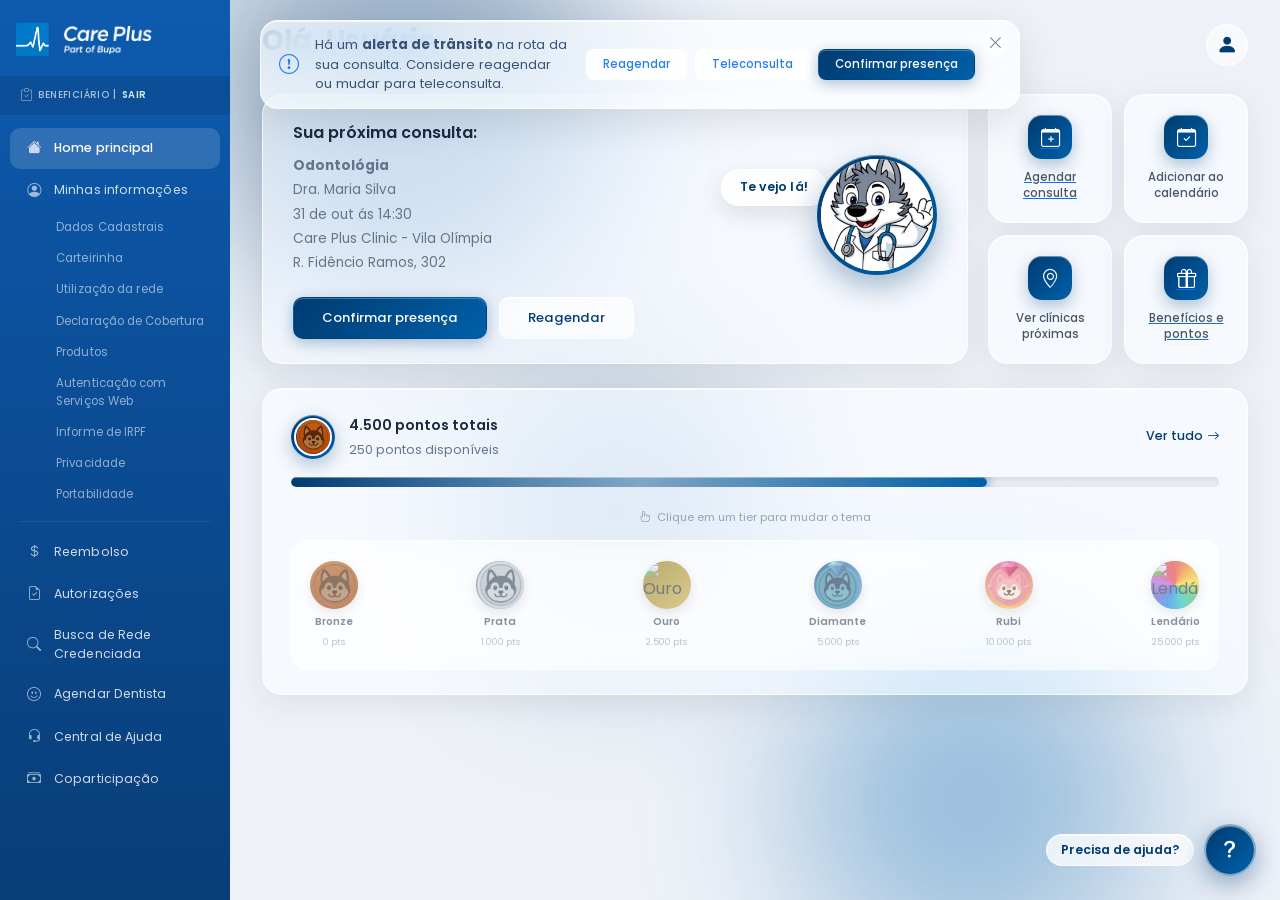
==== index.html @ ea00b852 "correçoes" ====
<!DOCTYPE html>
<html lang="pt-BR">
<head>
    <meta charset="UTF-8">
    <meta name="viewport" content="width=device-width, initial-scale=1.0">
    <title>Care Plus - Home</title>
    <link href="https://cdn.jsdelivr.net/npm/bootstrap@5.3.3/dist/css/bootstrap.min.css" rel="stylesheet">
    <link href="https://cdn.jsdelivr.net/npm/bootstrap-icons@1.11.3/font/bootstrap-icons.min.css" rel="stylesheet">
    <link href="https://fonts.googleapis.com/css2?family=Poppins:wght@300;400;500;600;700&display=swap" rel="stylesheet">
    <link rel="stylesheet" href="css/styles.css">
    <link rel="stylesheet" href="css/home.css">
</head>
<body>

<div class="bg-orbs">
    <span class="orb orb-1"></span>
    <span class="orb orb-2"></span>
    <span class="orb orb-3"></span>
</div>

<!-- notificacao do topo -->
<div class="notif" id="notif">
    <div class="notif-inner">
        <div class="notif-icon"><i class="bi bi-exclamation-circle"></i></div>
        <p class="notif-msg">Há um <strong>alerta de trânsito</strong> na rota da sua consulta. Considere reagendar ou mudar para teleconsulta.</p>
        <div class="notif-btns">
            <a href="pages/agendamento.html" class="notif-btn" style="text-decoration:none;">Reagendar</a>
            <button class="notif-btn">Teleconsulta</button>
            <button class="notif-btn primary">Confirmar presença</button>
        </div>
        <button class="notif-close" onclick="document.getElementById('notif').style.display='none'"><i class="bi bi-x-lg"></i></button>
    </div>
</div>

<div class="layout">
    <nav class="sidebar">
        <div class="sb-logo">
            <img src="assets/img/logo-icone.png" alt="" class="logo-icone">
            <img src="assets/img/logo-texto.png" alt="Care Plus" class="logo-texto">
        </div>
        <div class="sb-badge"><i class="bi bi-clipboard-check"></i> BENEFICIÁRIO | <a href="#">SAIR</a></div>
        <ul class="sb-menu">
            <li class="active"><a href="index.html"><i class="bi bi-house-fill"></i> Home principal</a></li>
            <li><a href="pages/perfil.html"><i class="bi bi-person-circle"></i> Minhas informações</a></li>
            <li class="sub"><a href="#">Dados Cadastrais</a></li>
            <li class="sub"><a href="#">Carteirinha</a></li>
            <li class="sub"><a href="#">Utilização da rede</a></li>
            <li class="sub"><a href="#">Declaração de Cobertura</a></li>
            <li class="sub"><a href="#">Produtos</a></li>
            <li class="sub"><a href="#">Autenticação com Serviços Web</a></li>
            <li class="sub"><a href="#">Informe de IRPF</a></li>
            <li class="sub"><a href="#">Privacidade</a></li>
            <li class="sub"><a href="#">Portabilidade</a></li>
            <li class="sep"></li>
            <li><a href="#"><i class="bi bi-currency-dollar"></i> Reembolso</a></li>
            <li><a href="#"><i class="bi bi-file-earmark-check"></i> Autorizações</a></li>
            <li><a href="#"><i class="bi bi-search"></i> Busca de Rede Credenciada</a></li>
            <li><a href="pages/agendamento.html"><i class="bi bi-emoji-smile"></i> Agendar Dentista</a></li>
            <li><a href="#"><i class="bi bi-headset"></i> Central de Ajuda</a></li>
            <li><a href="#"><i class="bi bi-cash-stack"></i> Coparticipação</a></li>
        </ul>
    </nav>

    <main>
        <div class="topbar">
            <h1 class="greeting">Olá, Usuário</h1>
            <div class="avatar-wrap" id="avatarWrap">
                <div class="avatar" id="avatarBtn"><i class="bi bi-person-fill"></i></div>
                <div class="avatar-dropdown" id="avatarDropdown">
                    <div class="avatar-dropdown-header">
                        <strong>Usuário</strong>
                        <small>usuario@email.com</small>
                    </div>
                    <div class="avatar-dropdown-sep"></div>
                    <a href="pages/perfil.html" class="avatar-dropdown-item"><i class="bi bi-person-circle"></i> Meu Perfil</a>
                    <a href="#" class="avatar-dropdown-item"><i class="bi bi-gear"></i> Configurações</a>
                    <a href="#" class="avatar-dropdown-item"><i class="bi bi-bell"></i> Notificações</a>
                    <div class="avatar-dropdown-sep"></div>
                    <a href="#" class="avatar-dropdown-item avatar-dropdown-logout"><i class="bi bi-box-arrow-right"></i> Sair</a>
                </div>
            </div>
        </div>

        <div class="grid">
            <div class="card-consulta">
                <div class="consulta-topo">
                    <div>
                        <h3>Sua próxima consulta:</h3>
                        <p><strong>Odontológia</strong></p>
                        <p>Dra. Maria Silva</p>
                        <p>31 de out ás 14:30</p>
                        <p>Care Plus Clinic - Vila Olímpia</p>
                        <p>R. Fidêncio Ramos, 302</p>
                    </div>
                    <div class="mascote">
                        <div class="balao">Te vejo lá!</div>
                        <div class="mascote-img"><img src="assets/img/mascote.gif" alt="Mascote"></div>
                    </div>
                </div>
                <div class="consulta-btns">
                    <button class="btn-azul" id="btnConfirm">Confirmar presença</button>
                    <a href="pages/agendamento.html" class="btn-outline" style="text-decoration:none; text-align:center;">Reagendar</a>
                </div>
            </div>

            <div class="acoes">
                <a href="pages/agendamento.html" class="acao"><i class="bi bi-calendar-plus"></i><span>Agendar consulta</span></a>
                <div class="acao"><i class="bi bi-calendar-check"></i><span>Adicionar ao calendário</span></div>
                <div class="acao"><i class="bi bi-geo-alt"></i><span>Ver clínicas próximas</span></div>
                <a href="pages/pontos.html" class="acao"><i class="bi bi-gift"></i><span>Benefícios e pontos</span></a>
            </div>
        </div>

        <div class="card-pontos">
            <div class="pontos-topo">
                <div class="pontos-info">
                    <div class="pontos-mascote"><img id="tierAtualImg" src="assets/img/tiers/tier1.png" alt="Tier atual"></div>
                    <div><b>4.500 pontos totais</b><br><small>250 pontos disponíveis</small></div>
                </div>
                <a href="pages/pontos.html" class="ver-tudo">Ver tudo <i class="bi bi-arrow-right"></i></a>
            </div>
            <div class="barra"><div class="barra-fill" style="width:75%"></div></div>
            <p class="tiers-hint"><i class="bi bi-hand-index"></i> Clique em um tier para mudar o tema</p>
            <div class="tiers">
                <div class="tier ativo" data-tier="1" data-cor="#b05a1a" data-cor2="#e08a40" data-bg="#faf6f2">
                    <div class="tier-img"><img src="assets/img/tiers/tier1.png" alt="Bronze"></div>
                    <b>Bronze</b><small>0 pts</small>
                </div>
                <div class="tier ativo" data-tier="2" data-cor="#556270" data-cor2="#8395a7" data-bg="#f2f3f5">
                    <div class="tier-img"><img src="assets/img/tiers/tier2.png" alt="Prata"></div>
                    <b>Prata</b><small>1.000 pts</small>
                </div>
                <div class="tier ativo" data-tier="3" data-cor="#9a7d0a" data-cor2="#d4af37" data-bg="#faf8f0">
                    <div class="tier-img"><img src="assets/img/tiers/tier3.png" alt="Ouro"></div>
                    <b>Ouro</b><small>2.500 pts</small>
                </div>
                <div class="tier ativo" data-tier="4" data-cor="#0d47a1" data-cor2="#42a5f5" data-bg="#f0f5fb">
                    <div class="tier-img"><img src="assets/img/tiers/tier4.png" alt="Diamante"></div>
                    <b>Diamante</b><small>5.000 pts</small>
                </div>
                <div class="tier ativo" data-tier="5" data-cor="#9b1050" data-cor2="#e84393" data-bg="#fdf2f6">
                    <div class="tier-img"><img src="assets/img/tiers/tier5.png" alt="Rubi"></div>
                    <b>Rubi</b><small>10.000 pts</small>
                </div>
                <div class="tier ativo" data-tier="6" data-cor="#5b21b6" data-cor2="#a78bfa" data-bg="#f6f2fd">
                    <div class="tier-img"><img src="assets/img/tiers/tier6.png" alt="Lendário"></div>
                    <b>Lendário</b><small>25.000 pts</small>
                </div>
            </div>
        </div>
    </main>
</div>

<!-- modal de presenca confirmada -->
<div class="modal-glass confirm-modal" id="confirmModal" aria-hidden="true">
    <div class="modal-glass-backdrop"></div>
    <div class="modal-glass-card" role="dialog" aria-live="polite">
        <div class="modal-glass-spinner confirm-spinner">
            <svg viewBox="0 0 52 52" class="modal-glass-check-svg">
                <circle class="modal-glass-check-circle" cx="26" cy="26" r="23" fill="none"/>
                <path class="modal-glass-check-path" fill="none" d="M14 27 L23 36 L39 18"/>
            </svg>
        </div>
        <h4 class="modal-glass-title confirm-title">Presença confirmada</h4>
        <p class="modal-glass-sub">Te vejo lá!</p>
    </div>
</div>

<div class="fab" id="helpFab">
    <span>Precisa de ajuda?</span>
    <div class="fab-icon"><i class="bi bi-question-lg"></i></div>
</div>

<script src="https://cdn.jsdelivr.net/npm/bootstrap@5.3.3/dist/js/bootstrap.bundle.min.js"></script>
<script src="js/shared.js"></script>
<script src="js/script.js"></script>
</body>
</html>
---- css/styles.css ----
@import url('https://fonts.googleapis.com/css2?family=Poppins:wght@300;400;500;600;700&display=swap');

:root {
    --cor: #003B71;
    --cor2: #0060a9;
    --rainbow: linear-gradient(90deg, #ff3b3b, #ff9500, #ffd60a, #34c759, #0a84ff, #bf5af2, #ff375f);
    --rainbow-full: linear-gradient(90deg, #ff3b3b, #ff9500, #ffd60a, #34c759, #00c7be, #0a84ff, #5e5ce6, #bf5af2, #ff375f, #ff3b3b);
    --rainbow-conic: conic-gradient(from 0deg, #ff3b3b, #ff9500, #ffd60a, #34c759, #00c7be, #0a84ff, #5e5ce6, #bf5af2, #ff375f, #ff3b3b);
}
@keyframes spin360 { to { transform: rotate(360deg); } }
* { margin: 0; padding: 0; box-sizing: border-box; }
body {
    font-family: 'Poppins', sans-serif; background: #eef2f8; color: #2d3748;
    transition: background .5s; -webkit-font-smoothing: antialiased;
}

/* notificacao do topo */
.notif {
    position: fixed; top: 20px; left: 50%; transform: translateX(-50%);
    z-index: 999; max-width: 760px !important; width: calc(100% - 40px) !important;
    animation: notifSlide .4s ease-out;
}
@keyframes notifSlide { from { opacity: 0; top: -20px; } to { opacity: 1; top: 20px; } }
.notif-inner {
    display: flex; align-items: center;
    background: rgba(255,255,255,.7); border: 1px solid rgba(255,255,255,.7); border-radius: 18px;
    padding: 14px 44px 14px 18px; gap: 16px; position: relative;
    box-shadow: 0 12px 40px rgba(15,23,42,.12), inset 0 1px 0 rgba(255,255,255,.8);
    backdrop-filter: blur(20px) saturate(180%); -webkit-backdrop-filter: blur(20px) saturate(180%);
}
.notif-icon { color: #2b7de9; font-size: 1.25rem; flex-shrink: 0; }
.notif-msg { flex: 1; font-size: .82rem; color: #3a5275; line-height: 1.5; margin: 0; min-width: 0; }
.notif-btns { display: flex; gap: 8px; flex-shrink: 0; flex-wrap: nowrap; }
.notif-btn {
    background: rgba(255,255,255,.7); border: 1px solid rgba(255,255,255,.8); color: #2b7de9;
    font-size: .72rem; font-weight: 500; padding: 6px 16px;
    border-radius: 8px; cursor: pointer; transition: all .2s;
    font-family: inherit; white-space: nowrap;
    box-shadow: inset 0 1px 0 rgba(255,255,255,.8);
    backdrop-filter: blur(10px);
}
.notif-btn:hover { background: rgba(255,255,255,.95); transform: translateY(-1px); }
.notif-btn.primary, .notif-btn.primary:hover {
    background: linear-gradient(135deg, var(--cor), var(--cor2));
    border: 1px solid transparent; color: #fff;
    box-shadow: 0 4px 14px rgba(0,59,113,.3), inset 0 1px 0 rgba(255,255,255,.25);
}
.notif-btn.primary:hover { filter: brightness(1.1); }
.notif-close {
    position: absolute; top: 10px; right: 12px;
    width: 24px; height: 24px; border-radius: 50%;
    display: flex; align-items: center; justify-content: center;
    background: rgba(255,255,255,.6); border: 1px solid rgba(255,255,255,.7);
    color: #64748b; font-size: .9rem; cursor: pointer; transition: all .2s; line-height: 1;
}
.notif-close:hover { background: rgba(255,255,255,.9); color: #1e293b; }

/* layout geral */
.layout { display: flex; min-height: 100vh; position: relative; z-index: 1; }

/* menu da esquerda */
.sidebar {
    width: 230px; background: linear-gradient(180deg, #0d5baf 0%, #093d78 100%);
    color: #fff; flex-shrink: 0; overflow-y: auto;
    font-family: 'Poppins', sans-serif;
}
.sb-logo { display: flex; align-items: center; gap: 10px; padding: 22px 16px 18px; }
.logo-icone { width: 36px; height: 36px; border-radius: 4px; flex-shrink: 0; }
.logo-texto { height: 28px; width: auto; }
.sb-badge {
    padding: 10px 20px; font-size: .6rem; color: rgba(255,255,255,.65);
    background: rgba(0,0,0,.1); letter-spacing: .4px;
    display: flex; align-items: center; gap: 6px;
    text-transform: uppercase; font-weight: 500;
}
.sb-badge a { color: rgba(255,255,255,.85); text-decoration: none; font-weight: 600; }
.sb-badge a:hover { color: #fff; text-decoration: underline; }
.sb-badge i { font-size: .78rem; opacity: .7; }
.sb-menu { list-style: none; padding: 12px 0 24px; }
.sb-menu li a {
    display: flex; align-items: center; gap: 10px;
    padding: 10px 14px; margin: 1px 10px; border-radius: 10px;
    color: rgba(255,255,255,.8); text-decoration: none;
    font-size: .78rem; font-weight: 400; transition: all .2s;
    letter-spacing: .1px;
}
.sb-menu li a:hover { background: rgba(255,255,255,.1); color: #fff; }
.sb-menu li.active a {
    background: rgba(255,255,255,.15); color: #fff;
    font-weight: 500; backdrop-filter: blur(6px);
}
.sb-menu li a i { font-size: .88rem; width: 20px; text-align: center; flex-shrink: 0; opacity: .75; }
.sb-menu li.sub a {
    padding: 7px 14px 7px 46px; margin: 0 10px;
    font-size: .72rem; color: rgba(255,255,255,.55); border-radius: 8px;
}
.sb-menu li.sub a:hover { color: rgba(255,255,255,.9); background: rgba(255,255,255,.07); }
.sb-menu li.sep { height: 1px; background: rgba(255,255,255,.08); margin: 10px 20px; }

/* barra de cima e saudacao */
.topbar { display: flex; justify-content: space-between; align-items: center; margin-bottom: 28px; }
.greeting {
    font-size: 1.75rem; font-weight: 700;
    background: linear-gradient(135deg, var(--cor), var(--cor2));
    -webkit-background-clip: text; background-clip: text;
    color: transparent; letter-spacing: -.5px; transition: color .4s;
}

/* avatar e menuzinho do perfil */
.avatar-wrap { position: relative; }
.avatar {
    width: 42px; height: 42px;
    background: rgba(255,255,255,.55); backdrop-filter: blur(10px);
    border: 1px solid rgba(255,255,255,.7); border-radius: 50%;
    display: flex; align-items: center; justify-content: center;
    color: var(--cor); font-size: 1.3rem;
    cursor: pointer; transition: all .2s;
    box-shadow: inset 0 1px 0 rgba(255,255,255,.8);
}
.avatar:hover { background: rgba(255,255,255,.75); transform: scale(1.08); }
.avatar-dropdown {
    position: absolute; top: calc(100% + 10px); right: 0; min-width: 200px;
    background: rgba(255,255,255,.75);
    backdrop-filter: blur(20px) saturate(180%); -webkit-backdrop-filter: blur(20px) saturate(180%);
    border: 1px solid rgba(255,255,255,.7); border-radius: 14px;
    box-shadow: 0 12px 40px rgba(15,23,42,.18), inset 0 1px 0 rgba(255,255,255,.8);
    padding: 8px 0; z-index: 100;
    opacity: 0; pointer-events: none; transform: translateY(-8px) scale(.96);
    transition: opacity .2s ease, transform .2s ease;
}
.avatar-dropdown.show { opacity: 1; pointer-events: auto; transform: translateY(0) scale(1); }
.avatar-dropdown-header { padding: 10px 16px 6px; }
.avatar-dropdown-header strong { display: block; font-size: .85rem; color: #1e293b; }
.avatar-dropdown-header small { font-size: .72rem; color: #64748b; }
.avatar-dropdown-sep { height: 1px; background: rgba(15,23,42,.08); margin: 4px 12px; }
.avatar-dropdown-item {
    display: flex; align-items: center; gap: 10px; padding: 9px 16px;
    font-size: .82rem; color: #334155; text-decoration: none; font-weight: 500; transition: all .15s;
}
.avatar-dropdown-item i { font-size: .95rem; width: 18px; text-align: center; color: #64748b; }
.avatar-dropdown-item:hover { background: rgba(255,255,255,.6); color: var(--cor); }
.avatar-dropdown-item:hover i { color: var(--cor); }
.avatar-dropdown-logout { color: #dc2626; }
.avatar-dropdown-logout i { color: #dc2626; }
.avatar-dropdown-logout:hover { background: #fef2f2; color: #dc2626; }
.avatar-dropdown-logout:hover i { color: #dc2626; }

/* area principal */
main { flex: 1; padding: 24px 32px 30px; }

/* grade dos cards */
.grid { display: grid; grid-template-columns: 1fr 260px; gap: 20px; margin-bottom: 24px; }

/* card da consulta */
.card-consulta {
    background: #fff; border-radius: 16px; padding: 28px 30px 24px;
    box-shadow: 0 1px 3px rgba(0,0,0,.04), 0 4px 16px rgba(0,0,0,.03);
    border: 1px solid #edf0f5; transition: border-color .4s;
}
.consulta-topo { display: flex; justify-content: space-between; gap: 14px; }
.consulta-topo h3 { font-size: 1rem; font-weight: 600; color: #1a2a3f; margin-bottom: 12px; }
.consulta-topo p { font-size: .84rem; color: #64748b; line-height: 1.8; margin: 0; }
.mascote { position: relative; flex-shrink: 0; align-self: flex-end; }
.balao {
    position: absolute; right: 110px; top: 14px;
    background: linear-gradient(135deg, var(--cor), var(--cor2));
    border: none; border-radius: 18px;
    padding: 8px 18px; font-size: .78rem; font-weight: 500;
    color: #fff; white-space: nowrap;
    box-shadow: 0 4px 14px rgba(0,59,113,.2);
    letter-spacing: .2px;
    animation: balaoFloat 3s ease-in-out infinite;
}
.balao::after {
    content: ''; position: absolute; right: -6px; top: 50%;
    transform: translateY(-50%); border-left: 7px solid var(--cor2);
    border-top: 5px solid transparent; border-bottom: 5px solid transparent;
}
.balao::before { display: none; }
@keyframes balaoFloat {
    0%, 100% { transform: translateY(0); }
    50% { transform: translateY(-4px); }
}
.mascote-img {
    width: 120px; height: 120px; border-radius: 50%; background: #fff;
    border: 3px solid var(--cor); overflow: hidden; box-shadow: 0 4px 16px rgba(0,59,113,.15);
}
.mascote-img img { width: 100%; height: 100%; object-fit: cover; display: block; object-position: center 20%; }
.consulta-btns { display: flex; gap: 12px; margin-top: 22px; }
.btn-azul, .btn-outline {
    border-radius: 10px; padding: 10px 28px; font-size: .82rem;
    font-weight: 500; cursor: pointer; transition: all .2s;
    font-family: inherit;
}
.btn-azul { background: var(--cor); color: #fff; border: none; }
.btn-azul:hover { opacity: .88; }
.btn-outline { background: transparent; color: var(--cor); border: 1.5px solid #c7d5e6; }
.btn-outline:hover { background: #f0f5fb; border-color: var(--cor); }

/* botoes de acoes rapidas */
.acoes { display: grid; grid-template-columns: 1fr 1fr; gap: 12px; }
.acao {
    background: #fff; border-radius: 14px; padding: 20px 14px;
    display: flex; flex-direction: column; align-items: center;
    justify-content: center; text-align: center;
    cursor: pointer; box-shadow: 0 1px 3px rgba(0,0,0,.04), 0 4px 12px rgba(0,0,0,.03);
    border: 1px solid #edf0f5; transition: all .25s;
}
.acao:hover { border-color: var(--cor); transform: translateY(-2px); box-shadow: 0 4px 16px rgba(0,59,113,.1); }
.acao i { font-size: 1.5rem; margin-bottom: 8px; color: var(--cor); }
.acao span { font-size: .72rem; font-weight: 500; color: #475569; line-height: 1.4; }

/* card dos pontos */
.card-pontos {
    background: #fff; border-radius: 16px; padding: 24px 28px;
    box-shadow: 0 1px 3px rgba(0,0,0,.04), 0 4px 16px rgba(0,0,0,.03);
    border: 1px solid #edf0f5; transition: border-color .4s;
}
.pontos-topo { display: flex; justify-content: space-between; align-items: center; margin-bottom: 16px; }
.pontos-info { display: flex; align-items: center; gap: 14px; }
.pontos-info b { font-size: .88rem; font-weight: 600; color: #1a2a3f; }
.pontos-info small { color: #64748b; font-size: .78rem; }
.pontos-mascote {
    width: 44px; height: 44px; border-radius: 50%;
    background: linear-gradient(145deg,var(--cor),var(--cor2));
    display: flex; align-items: center; justify-content: center;
    overflow: hidden; box-shadow: 0 2px 8px rgba(0,0,0,.1); transition: background .4s;
}
.pontos-mascote img { width: 100%; height: 100%; object-fit: cover; border-radius: 50%; }
.ver-tudo {
    color: var(--cor); text-decoration: none; font-size: .78rem;
    font-weight: 500; display: flex; align-items: center; gap: 4px; transition: gap .2s;
}
.ver-tudo:hover { gap: 8px; }
.barra { height: 6px; background: #edf0f5; border-radius: 6px; overflow: hidden; margin-bottom: 22px; }
.barra-fill { height: 100%; border-radius: 6px; background: linear-gradient(90deg,var(--cor),var(--cor2)); transition: background .4s, width .8s; }

/* tiers (bronze, prata, ouro...) */
.tiers-hint { font-size: .7rem; color: #94a3b8; text-align: center; margin-bottom: 14px; }
.tiers-hint i { font-size: .68rem; margin-right: 4px; }
.tiers { display: flex; justify-content: space-between; gap: 6px; }
.tier {
    display: flex; flex-direction: column; align-items: center;
    gap: 5px; opacity: .3; filter: grayscale(1); cursor: pointer; transition: all .3s;
}
.tier.ativo { opacity: 1; filter: none; }
.tier.atual .tier-img { box-shadow: 0 0 0 2.5px var(--cor); transform: scale(1.08); }
.tier.atual b { color: var(--cor); }
.tier-img {
    width: 46px; height: 46px; border-radius: 50%;
    display: flex; align-items: center; justify-content: center;
    overflow: hidden; box-shadow: 0 2px 8px rgba(0,0,0,.1); transition: transform .2s, box-shadow .3s;
}
.tier[data-tier="1"] .tier-img { background: linear-gradient(135deg, #b05a1a, #e08a40); }
.tier[data-tier="2"] .tier-img { background: linear-gradient(135deg, #556270, #8395a7); }
.tier[data-tier="3"] .tier-img { background: linear-gradient(135deg, #9a7d0a, #d4af37); }
.tier[data-tier="4"] .tier-img { background: linear-gradient(135deg, #0d47a1, #42a5f5); }
.tier[data-tier="5"] .tier-img { background: conic-gradient(from 0deg, #e84393, #fbbf24, #e84393); }
.tier[data-tier="6"] .tier-img { background: var(--rainbow-conic); }
.tier.ativo:hover .tier-img { transform: scale(1.1); }
.tier-img img { width: 100%; height: 100%; object-fit: cover; }
.tier b { font-size: .65rem; font-weight: 600; color: #475569; }
.tier small { font-size: .58rem; color: #94a3b8; }

/* tier lendario (arco-iris) */
.tier[data-tier="6"].ativo .tier-img {
    background: var(--rainbow-conic) !important;
}
.tier[data-tier="6"].atual .tier-img {
    box-shadow: 0 0 0 2.5px #a78bfa, 0 0 16px rgba(167,139,250,.4);
}
.tier[data-tier="6"].atual b {
    background: var(--rainbow);
    -webkit-background-clip: text; -webkit-text-fill-color: transparent;
    background-clip: text; background-size: 200% auto;
    animation: rainbowShift 3s linear infinite;
}

/* bolinhas borradas de fundo */
.bg-orbs { position: fixed; inset: 0; overflow: hidden; z-index: 0; pointer-events: none; }
.orb { position: absolute; border-radius: 50%; filter: blur(80px); opacity: .35; transition: background 1s; }
.orb-1 { width: 420px; height: 420px; top: -120px; left: 15%; background: var(--cor); animation: orbFloat1 18s ease-in-out infinite; }
.orb-2 { width: 360px; height: 360px; bottom: -80px; right: 10%; background: var(--cor2); animation: orbFloat2 22s ease-in-out infinite; }
.orb-3 { width: 300px; height: 300px; top: 40%; right: 40%; background: var(--cor); opacity: .2; animation: orbFloat1 26s ease-in-out infinite reverse; }
@keyframes orbFloat1 { 50% { transform: translate(60px, 80px) scale(1.1); } }
@keyframes orbFloat2 { 50% { transform: translate(-80px, -60px) scale(1.15); } }

/* card de vidro (usado em varias telas) */
.glass-card {
    background: rgba(255,255,255,.55);
    backdrop-filter: blur(20px) saturate(180%); -webkit-backdrop-filter: blur(20px) saturate(180%);
    border: 1px solid rgba(255,255,255,.7); border-radius: 20px;
    box-shadow: 0 8px 32px rgba(15,23,42,.08), inset 0 1px 0 rgba(255,255,255,.7);
    transition: transform .3s, box-shadow .3s;
}
.glass-card:hover {
    transform: translateY(-2px);
    box-shadow: 0 14px 40px rgba(15,23,42,.12), inset 0 1px 0 rgba(255,255,255,.7);
}

/* botao redondo de ajuda (canto direito) */
.fab {
    position: fixed; bottom: 24px; right: 24px;
    display: flex; align-items: center; gap: 10px;
    cursor: pointer; z-index: 90; transition: transform .2s;
}
.fab:hover { transform: scale(1.04); }
.fab span {
    font-size: .78rem; font-weight: 600; color: var(--cor);
    background: rgba(255,255,255,.75); backdrop-filter: blur(10px);
    padding: 6px 14px; border-radius: 999px;
    border: 1px solid rgba(255,255,255,.7);
    box-shadow: inset 0 1px 0 rgba(255,255,255,.8);
}
.fab-icon {
    width: 52px; height: 52px; border-radius: 50%;
    background: linear-gradient(135deg, var(--cor), var(--cor2));
    display: flex; align-items: center; justify-content: center;
    box-shadow: 0 8px 24px rgba(0,59,113,.4), inset 0 1px 0 rgba(255,255,255,.3);
    overflow: hidden; border: 2px solid rgba(255,255,255,.5);
    position: relative; animation: fabBob 4s ease-in-out infinite;
}
.fab-icon::after {
    content: ''; position: absolute; inset: -4px;
    background: linear-gradient(135deg, var(--cor), var(--cor2));
    border-radius: 50%; z-index: -1; opacity: .4; filter: blur(12px);
}
@keyframes fabBob { 50% { transform: translateY(-6px); } }
.fab-icon img { width: 34px; height: 34px; }
.fab-icon i { color: #fff; font-size: 1.4rem; }

/* barra de rolagem do menu */
.sidebar::-webkit-scrollbar { width: 3px; }
.sidebar::-webkit-scrollbar-thumb { background: rgba(255,255,255,.12); border-radius: 3px; }

/* modal de vidro (usado em varias telas) */
.modal-glass {
    position: fixed; inset: 0;
    display: flex; align-items: center; justify-content: center;
    z-index: 10000;
    opacity: 0; pointer-events: none;
    transition: opacity .3s ease;
}
.modal-glass.show { opacity: 1; pointer-events: auto; }
.modal-glass-backdrop {
    position: absolute; inset: 0;
    background: rgba(15,23,42,.25);
    backdrop-filter: blur(14px) saturate(140%);
    -webkit-backdrop-filter: blur(14px) saturate(140%);
}
.modal-glass-card {
    position: relative;
    min-width: 300px; max-width: 90vw;
    padding: 32px 40px 28px;
    background: rgba(255,255,255,.55);
    backdrop-filter: blur(30px) saturate(200%);
    -webkit-backdrop-filter: blur(30px) saturate(200%);
    border: 1px solid rgba(255,255,255,.75);
    border-radius: 26px;
    box-shadow: 0 20px 60px rgba(15,23,42,.25), inset 0 1px 0 rgba(255,255,255,.9);
    text-align: center;
    transform: scale(.85) translateY(10px);
    opacity: 0;
    transition: transform .45s cubic-bezier(.34,1.56,.64,1), opacity .3s ease;
}
.modal-glass.show .modal-glass-card {
    transform: scale(1) translateY(0);
    opacity: 1;
}
.modal-glass-spinner {
    width: 68px; height: 68px;
    margin: 0 auto 16px;
    border-radius: 50%;
    background: linear-gradient(135deg, #16a34a, #22c55e);
    display: flex; align-items: center; justify-content: center;
    box-shadow: 0 10px 28px rgba(22,163,74,.45), inset 0 1px 0 rgba(255,255,255,.4);
    position: relative;
    opacity: 0;
    transform: scale(.2) rotate(-180deg);
}
.modal-glass.show .modal-glass-spinner {
    animation: modalSpinnerIn .9s cubic-bezier(.34,1.56,.64,1) forwards;
}
@keyframes modalSpinnerIn {
    0%   { opacity: 0; transform: scale(.2) rotate(-270deg); }
    60%  { opacity: 1; transform: scale(1.15) rotate(20deg); }
    80%  { transform: scale(.95) rotate(-5deg); }
    100% { opacity: 1; transform: scale(1) rotate(0); }
}
.modal-glass-spinner::before {
    content: ''; position: absolute; inset: -6px;
    border-radius: 50%;
    border: 2.5px solid transparent;
    border-top-color: rgba(34,197,94,.85);
    border-right-color: rgba(34,197,94,.5);
    opacity: 0;
}
.modal-glass.show .modal-glass-spinner::before {
    animation: modalRingFade .3s .7s ease-out forwards, modalSpin .8s .7s linear;
}
.modal-glass-spinner::after {
    content: ''; position: absolute; inset: -14px;
    border-radius: 50%;
    background: radial-gradient(circle, rgba(34,197,94,.3), transparent 65%);
    filter: blur(8px); z-index: -1;
    opacity: 0;
}
.modal-glass.show .modal-glass-spinner::after {
    animation: modalGlow 1.6s .5s ease-in-out infinite;
}
@keyframes modalSpin { to { transform: rotate(360deg); } }
@keyframes modalRingFade { 0% { opacity: 0; } 50% { opacity: 1; } 100% { opacity: 0; } }
@keyframes modalGlow { 0%,100% { opacity: .5; transform: scale(1); } 50% { opacity: .9; transform: scale(1.15); } }
.modal-glass-title {
    font-size: 1.15rem; font-weight: 700;
    margin: 0 0 4px;
    background: linear-gradient(135deg, #15803d, #16a34a);
    -webkit-background-clip: text; background-clip: text;
    color: transparent; letter-spacing: -.3px;
}
.modal-glass-sub {
    font-size: .82rem; color: #64748b; margin: 0; font-weight: 500;
}
.modal-glass-check-svg {
    width: 40px; height: 40px; position: relative; z-index: 1;
}
.modal-glass-check-circle {
    stroke: rgba(255,255,255,.35); stroke-width: 2.5;
    stroke-dasharray: 166; stroke-dashoffset: 166;
    transform-origin: 26px 26px;
}
.modal-glass.show .modal-glass-check-circle {
    animation: modalCircleDraw .5s .7s cubic-bezier(.65,0,.45,1) forwards;
}
.modal-glass-check-path {
    stroke: #fff; stroke-width: 4;
    stroke-linecap: round; stroke-linejoin: round;
    stroke-dasharray: 48; stroke-dashoffset: 48;
    filter: drop-shadow(0 1px 2px rgba(0,0,0,.15));
}
.modal-glass.show .modal-glass-check-path {
    animation: modalCheckDraw .45s 1.05s cubic-bezier(.65,0,.45,1) forwards;
}
@keyframes modalCircleDraw { to { stroke-dashoffset: 0; } }
@keyframes modalCheckDraw { to { stroke-dashoffset: 0; } }

/* mobile - quando a tela e pequena */
@media(max-width:1024px) {
    .grid { grid-template-columns: 1fr 220px; }
    main { padding: 24px 28px; }
}
@media(max-width:860px) {
    .grid { grid-template-columns: 1fr; }
    .acoes { grid-template-columns: repeat(4,1fr); }
}
@media(max-width:768px) {
    .sidebar { display: none; }
    .notif-btns { flex-wrap: wrap; }
    .notif-inner { flex-wrap: wrap; }
    main { padding: 18px 16px; }
    .greeting { font-size: 1.4rem; }
    .mascote { display: none; }
    .acoes { grid-template-columns: 1fr 1fr; }
}
---- css/home.css ----
/* estilos da pagina inicial */

@media (max-width: 900px) {
    .notif-inner { flex-wrap: wrap !important; padding: 14px 40px 14px 16px !important; }
    .notif-btns { width: 100%; flex-wrap: wrap !important; }
}

@keyframes spin360 { to { transform: rotate(360deg); } }

/* card de vidro da consulta */
.card-consulta, .acao, .card-pontos {
    background: rgba(255,255,255,.55) !important;
    backdrop-filter: blur(20px) saturate(180%); -webkit-backdrop-filter: blur(20px) saturate(180%);
    border: 1px solid rgba(255,255,255,.7) !important;
    border-radius: 20px !important;
    box-shadow: 0 8px 32px rgba(15,23,42,.08), inset 0 1px 0 rgba(255,255,255,.7) !important;
    transition: transform .3s, box-shadow .3s, border-color .3s !important;
}
.card-consulta:hover, .card-pontos:hover {
    transform: translateY(-3px);
    box-shadow: 0 14px 40px rgba(15,23,42,.12), inset 0 1px 0 rgba(255,255,255,.7) !important;
}
.acao:hover {
    transform: translateY(-3px);
    border-color: rgba(255,255,255,.9) !important;
    box-shadow: 0 12px 32px rgba(15,23,42,.12), inset 0 1px 0 rgba(255,255,255,.8) !important;
}
.acao i {
    width: 44px; height: 44px; border-radius: 14px;
    background: linear-gradient(135deg, var(--cor), var(--cor2));
    color: #fff !important;
    display: inline-flex; align-items: center; justify-content: center;
    font-size: 1.2rem; margin-bottom: 10px;
    box-shadow: 0 6px 16px rgba(0,59,113,.3), inset 0 1px 0 rgba(255,255,255,.4);
    transition: transform .3s;
}
.acao:hover i { transform: rotate(-8deg) scale(1.05); }

/* botoes de vidro */
.btn-azul, .btn-azul:hover {
    background: linear-gradient(135deg, var(--cor), var(--cor2)) !important;
    border: 1px solid transparent !important; color: #fff !important;
    box-shadow: 0 4px 14px rgba(0,59,113,.3), inset 0 1px 0 rgba(255,255,255,.25);
    transition: filter .25s, box-shadow .25s, transform .25s; opacity: 1 !important;
}
.btn-azul:hover {
    filter: brightness(1.1); transform: translateY(-1px);
    box-shadow: 0 8px 22px rgba(0,59,113,.45), inset 0 1px 0 rgba(255,255,255,.3);
}
.btn-outline {
    background: rgba(255,255,255,.5) !important; backdrop-filter: blur(10px);
    border: 1px solid rgba(255,255,255,.7) !important; color: var(--cor) !important;
    box-shadow: inset 0 1px 0 rgba(255,255,255,.8); transition: all .25s;
}
.btn-outline:hover { background: rgba(255,255,255,.85) !important; transform: translateY(-1px); }

/* mascote do card de consulta */
.mascote-img {
    padding: 4px;
    background: linear-gradient(135deg, var(--cor), var(--cor2)) !important;
    border: none !important;
    box-shadow: 0 12px 30px rgba(0,59,113,.35), inset 0 1px 0 rgba(255,255,255,.4) !important;
    position: relative;
}
.mascote-img::after {
    content: ''; position: absolute; inset: -4px;
    background: linear-gradient(135deg, var(--cor), var(--cor2));
    border-radius: 50%; z-index: -1; opacity: .4; filter: blur(14px);
}
.mascote-img img { border-radius: 50%; background: #fff; }

/* barra de pontos */
.barra {
    background: rgba(15,23,42,.06) !important;
    box-shadow: inset 0 2px 4px rgba(15,23,42,.08);
    height: 10px !important; border-radius: 999px !important;
    overflow: hidden; position: relative;
}
.barra-fill {
    background: linear-gradient(90deg, var(--cor), var(--cor2)) !important;
    box-shadow: 0 0 12px var(--cor2), inset 0 1px 0 rgba(255,255,255,.4);
    position: relative; overflow: hidden;
}
.barra-fill::after {
    content: ''; position: absolute; inset: 0;
    background: linear-gradient(90deg, transparent, rgba(255,255,255,.5), transparent);
    animation: homeShimmer 2.5s infinite;
}
@keyframes homeShimmer { 0% { transform: translateX(-100%); } 100% { transform: translateX(100%); } }

/* mascote dos pontos */
.pontos-mascote {
    padding: 3px;
    box-shadow: 0 6px 18px rgba(0,59,113,.3), inset 0 1px 0 rgba(255,255,255,.4) !important;
}
.pontos-mascote img { border: 2px solid #fff; }

/* tiers */
.tiers {
    padding: 14px;
    background: rgba(255,255,255,.4); backdrop-filter: blur(10px);
    border: 1px solid rgba(255,255,255,.6); border-radius: 16px;
    box-shadow: inset 0 1px 0 rgba(255,255,255,.7);
}
.tier {
    opacity: .65 !important; filter: grayscale(20%) !important;
    transition: all .25s !important; padding: 6px 4px; border-radius: 12px;
}
.tier:hover { opacity: 1 !important; filter: none !important; transform: translateY(-3px); }
.tier-img {
    width: 48px !important; height: 48px !important;
    box-shadow: 0 4px 12px rgba(15,23,42,.15) !important;
    transition: transform .25s, box-shadow .3s, background .3s !important;
}
.tier[data-tier="1"] .tier-img { background: linear-gradient(135deg, #b05a1a, #e08a40) !important; }
.tier[data-tier="2"] .tier-img { background: linear-gradient(135deg, #556270, #8395a7) !important; }
.tier[data-tier="3"] .tier-img { background: linear-gradient(135deg, #9a7d0a, #d4af37) !important; }
.tier[data-tier="4"] .tier-img { background: linear-gradient(135deg, #0d47a1, #42a5f5) !important; }
.tier[data-tier="5"] .tier-img { background: conic-gradient(from 0deg, #e84393, #fbbf24, #e84393) !important; }
.tier[data-tier="6"] .tier-img { background: var(--rainbow-conic) !important; position: relative; }
.tier.atual { opacity: 1 !important; filter: none !important; }
.tier.atual .tier-img {
    transform: scale(1.12);
    box-shadow: 0 0 0 3px var(--cor2), 0 8px 20px rgba(0,59,113,.35) !important;
}
.tier.atual b {
    background: linear-gradient(90deg, var(--cor), var(--cor2));
    -webkit-background-clip: text; background-clip: text;
    color: transparent !important; font-weight: 700 !important;
}

/* tier lendario - arco-iris */
.tier[data-tier="6"] { position: relative; }
.tier[data-tier="6"] .tier-img::before {
    content: ''; position: absolute; inset: -4px; border-radius: 50%;
    background: var(--rainbow-conic); z-index: -1;
}
.tier[data-tier="6"] .tier-img::after {
    content: ''; position: absolute; inset: -10px; border-radius: 50%;
    background: var(--rainbow-conic); filter: blur(14px); opacity: .5; z-index: -2;
}
.tier[data-tier="6"].atual .tier-img { box-shadow: none !important; transform: scale(1.12); }
.tier[data-tier="6"].atual .tier-img::after { opacity: .85; inset: -14px; filter: blur(18px); }
.tier[data-tier="6"].atual b {
    background: var(--rainbow) !important; background-size: 300% auto !important;
    -webkit-background-clip: text !important; background-clip: text !important;
    -webkit-text-fill-color: transparent !important; color: transparent !important;
    animation: rainbowShift 2.5s linear infinite !important;
    filter: drop-shadow(0 0 6px rgba(191,90,242,.3));
}
@keyframes rainbowShift { to { background-position: 300% center; } }

/* fundo da pagina quando ta no tier lendario */
body[data-tier="6"] .greeting {
    background: var(--rainbow) !important; background-size: 300% auto !important;
    -webkit-background-clip: text !important; background-clip: text !important;
    -webkit-text-fill-color: transparent !important; color: transparent !important;
    animation: rainbowShift 3s linear infinite !important;
}
body[data-tier="6"] .barra-fill {
    background: var(--rainbow-full) !important; background-size: 300% 100% !important;
    animation: rainbowShift 3s linear infinite !important;
}
body[data-tier="6"] .balao {
    background: linear-gradient(90deg, #b91c1c, #c2410c, #a16207, #15803d, #1e40af, #6b21a8, #9d174d) !important;
    background-size: 300% auto !important; animation: rainbowShift 3s linear infinite !important;
    color: #fff !important; text-shadow: 0 1px 2px rgba(0,0,0,.3);
}
body[data-tier="6"] .balao::after { border-left-color: #6b21a8 !important; }
body[data-tier="6"] .pontos-info b, body[data-tier="6"] .ver-tudo {
    background: var(--rainbow) !important; background-size: 300% auto !important;
    -webkit-background-clip: text !important; background-clip: text !important;
    -webkit-text-fill-color: transparent !important; color: transparent !important;
    animation: rainbowShift 3s linear infinite !important; font-weight: 700 !important;
}
body[data-tier="6"] .mascote-img, body[data-tier="6"] .pontos-mascote, body[data-tier="6"] .fab-icon {
    background: var(--rainbow-conic) !important;
}
body[data-tier="6"] .acao i {
    background: var(--rainbow) !important; background-size: 300% 300% !important;
    animation: rainbowShift 4s linear infinite !important;
}

/* balaozinho do mascote */
.balao {
    background: rgba(255,255,255,.75) !important;
    backdrop-filter: blur(16px) saturate(180%);
    border: 1px solid rgba(255,255,255,.7);
    color: var(--cor) !important;
    box-shadow: 0 8px 24px rgba(15,23,42,.12), inset 0 1px 0 rgba(255,255,255,.8) !important;
    font-weight: 600;
}
.balao::after { border-left-color: rgba(255,255,255,.75) !important; }

/* modal de confirmacao */
.confirm-modal .modal-glass-card::before {
    content: ''; position: absolute; inset: -2px; border-radius: 28px;
    background: linear-gradient(135deg, rgba(34,197,94,.4), rgba(22,163,74,.2), transparent 60%);
    z-index: -1; filter: blur(20px); opacity: .6;
}
.confirm-modal .modal-glass-card {
    box-shadow: 0 20px 60px rgba(15,23,42,.25), 0 4px 20px rgba(22,163,74,.15), inset 0 1px 0 rgba(255,255,255,.9);
}
body[data-tier="6"] .confirm-spinner {
    background: var(--rainbow-conic) !important;
}
body[data-tier="6"] .confirm-title {
    background: var(--rainbow) !important; background-size: 300% auto !important;
    -webkit-background-clip: text; background-clip: text;
    -webkit-text-fill-color: transparent; color: transparent !important;
    animation: rainbowShift 3s linear infinite;
}
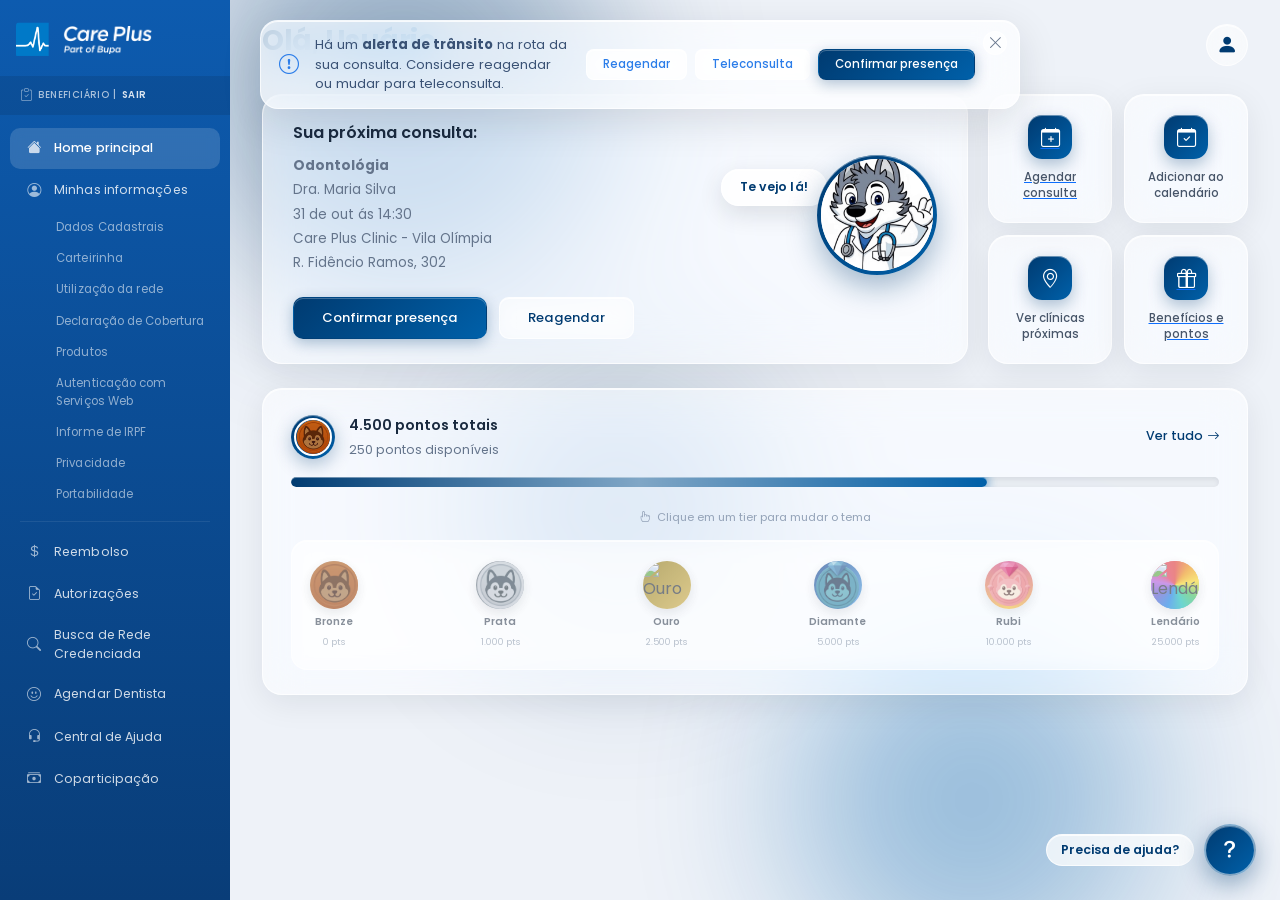
==== commit 4f039e85: "comentário inicial - ajuste anderson" ====
--- a/index.html
+++ b/index.html
@@ -12,7 +12,7 @@
 </head>
 <body>
 
-<div class="bg-orbs">
+<div class="bg-orbs"> <!-- Ajuste realizado por Anderson -->
     <span class="orb orb-1"></span>
     <span class="orb orb-2"></span>
     <span class="orb orb-3"></span>
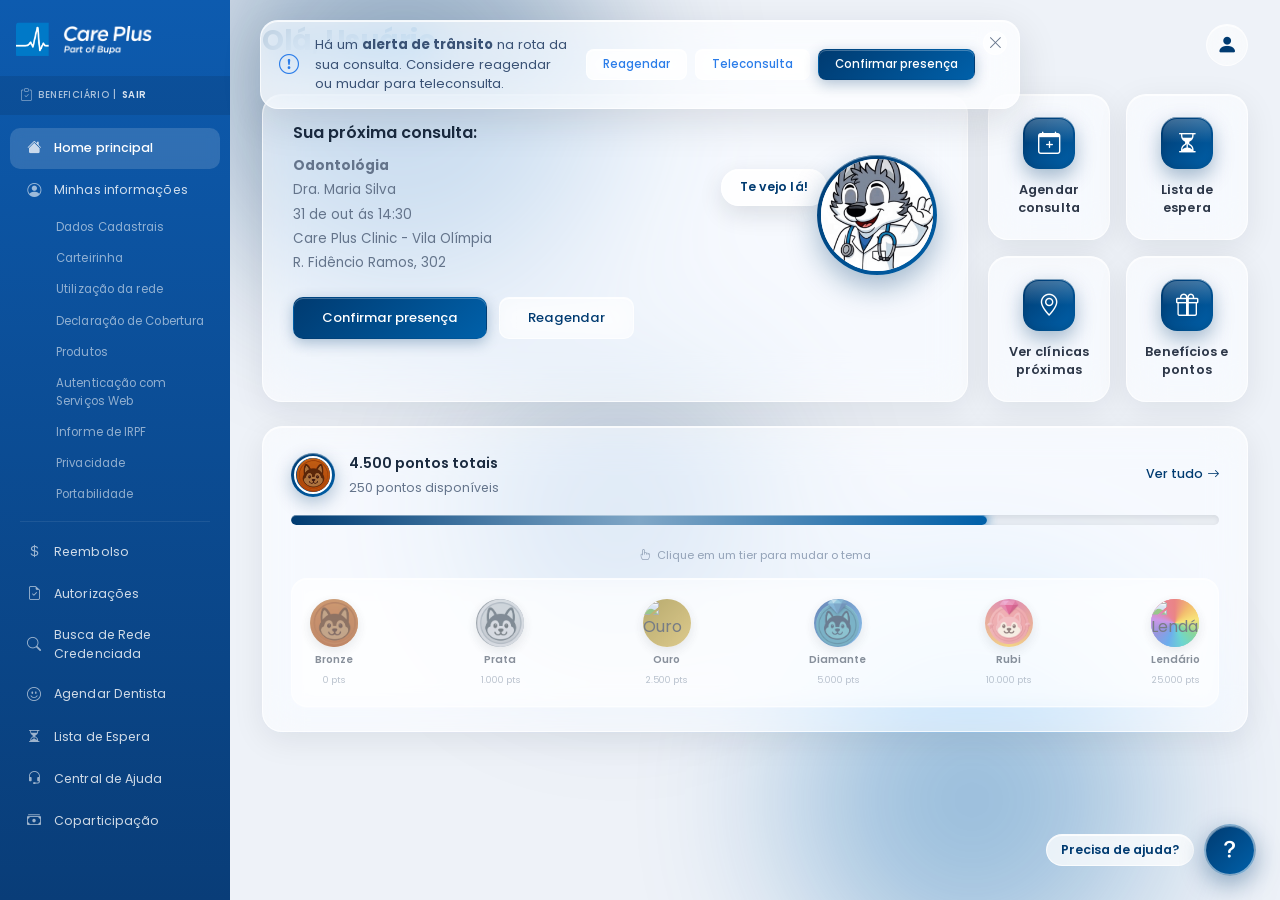
==== commit 0e9fcc57: "Refactor CSS and HTML structure for improved organization and functionality - Moved global animation" ====
--- a/index.html
+++ b/index.html
@@ -54,8 +54,9 @@
             <li class="sep"></li>
             <li><a href="#"><i class="bi bi-currency-dollar"></i> Reembolso</a></li>
             <li><a href="#"><i class="bi bi-file-earmark-check"></i> Autorizações</a></li>
-            <li><a href="#"><i class="bi bi-search"></i> Busca de Rede Credenciada</a></li>
+            <li><a href="pages/clinicas.html"><i class="bi bi-search"></i> Busca de Rede Credenciada</a></li>
             <li><a href="pages/agendamento.html"><i class="bi bi-emoji-smile"></i> Agendar Dentista</a></li>
+            <li><a href="pages/lista-espera.html"><i class="bi bi-hourglass-split"></i> Lista de Espera</a></li>
             <li><a href="#"><i class="bi bi-headset"></i> Central de Ajuda</a></li>
             <li><a href="#"><i class="bi bi-cash-stack"></i> Coparticipação</a></li>
         </ul>
@@ -105,8 +106,8 @@
 
             <div class="acoes">
                 <a href="pages/agendamento.html" class="acao"><i class="bi bi-calendar-plus"></i><span>Agendar consulta</span></a>
-                <div class="acao"><i class="bi bi-calendar-check"></i><span>Adicionar ao calendário</span></div>
-                <div class="acao"><i class="bi bi-geo-alt"></i><span>Ver clínicas próximas</span></div>
+                <a href="pages/lista-espera.html" class="acao"><i class="bi bi-hourglass-split"></i><span>Lista de espera</span></a>
+                <a href="pages/clinicas.html" class="acao"><i class="bi bi-geo-alt"></i><span>Ver clínicas próximas</span></a>
                 <a href="pages/pontos.html" class="acao"><i class="bi bi-gift"></i><span>Benefícios e pontos</span></a>
             </div>
         </div>
--- a/css/styles.css
+++ b/css/styles.css
@@ -8,6 +8,11 @@
     --rainbow-conic: conic-gradient(from 0deg, #ff3b3b, #ff9500, #ffd60a, #34c759, #00c7be, #0a84ff, #5e5ce6, #bf5af2, #ff375f, #ff3b3b);
 }
 @keyframes spin360 { to { transform: rotate(360deg); } }
+@keyframes pulse { 0%,100% { opacity: .3; transform: scale(1); } 50% { opacity: .7; transform: scale(1.1); } }
+@keyframes float { 50% { transform: translateY(-6px); } }
+@keyframes shimmer { 0% { transform: translateX(-100%); } 100% { transform: translateX(100%); } }
+@keyframes rainbow { to { background-position: 300% center; } }
+@keyframes fadeUp { from { opacity: 0; transform: translateY(10px); } to { opacity: 1; transform: translateY(0); } }
 * { margin: 0; padding: 0; box-sizing: border-box; }
 body {
     font-family: 'Poppins', sans-serif; background: #eef2f8; color: #2d3748;
--- a/css/home.css
+++ b/css/home.css
@@ -6,6 +6,9 @@
 }
 
 @keyframes spin360 { to { transform: rotate(360deg); } }
+
+/* grid das acoes rapidas */
+.acoes { gap: 16px !important; }
 
 /* card de vidro da consulta */
 .card-consulta, .acao, .card-pontos {
@@ -20,21 +23,73 @@
     transform: translateY(-3px);
     box-shadow: 0 14px 40px rgba(15,23,42,.12), inset 0 1px 0 rgba(255,255,255,.7) !important;
 }
+.acao {
+    position: relative;
+    overflow: hidden;
+    padding: 22px 14px !important;
+    text-decoration: none !important;
+    color: inherit !important;
+}
+.acao::before {
+    content: '';
+    position: absolute; inset: 0;
+    background: linear-gradient(135deg, rgba(0,96,169,.08), transparent 60%);
+    opacity: 0; transition: opacity .35s;
+    pointer-events: none;
+}
+.acao::after {
+    content: '';
+    position: absolute; top: 0; left: -120%;
+    width: 60%; height: 100%;
+    background: linear-gradient(120deg, transparent, rgba(255,255,255,.55), transparent);
+    transform: skewX(-20deg);
+    transition: left .7s ease;
+    pointer-events: none;
+}
 .acao:hover {
-    transform: translateY(-3px);
-    border-color: rgba(255,255,255,.9) !important;
-    box-shadow: 0 12px 32px rgba(15,23,42,.12), inset 0 1px 0 rgba(255,255,255,.8) !important;
-}
+    transform: translateY(-4px);
+    border-color: rgba(0,96,169,.25) !important;
+    box-shadow: 0 14px 36px rgba(0,59,113,.18), inset 0 1px 0 rgba(255,255,255,.8) !important;
+}
+.acao:hover::before { opacity: 1; }
+.acao:hover::after { left: 130%; }
+
 .acao i {
-    width: 44px; height: 44px; border-radius: 14px;
+    width: 52px; height: 52px; border-radius: 16px;
     background: linear-gradient(135deg, var(--cor), var(--cor2));
     color: #fff !important;
     display: inline-flex; align-items: center; justify-content: center;
-    font-size: 1.2rem; margin-bottom: 10px;
-    box-shadow: 0 6px 16px rgba(0,59,113,.3), inset 0 1px 0 rgba(255,255,255,.4);
-    transition: transform .3s;
-}
-.acao:hover i { transform: rotate(-8deg) scale(1.05); }
+    font-size: 1.4rem; margin-bottom: 12px;
+    box-shadow:
+        0 8px 20px rgba(0,59,113,.35),
+        inset 0 1px 0 rgba(255,255,255,.5),
+        inset 0 -2px 6px rgba(0,0,0,.12);
+    transition: transform .35s cubic-bezier(.34,1.56,.64,1), box-shadow .35s;
+    position: relative;
+}
+.acao i::after {
+    content: '';
+    position: absolute; inset: 2px;
+    border-radius: 14px;
+    background: linear-gradient(180deg, rgba(255,255,255,.25), transparent 50%);
+    pointer-events: none;
+}
+.acao:hover i {
+    transform: translateY(-2px) rotate(-6deg) scale(1.08);
+    box-shadow:
+        0 12px 26px rgba(0,59,113,.45),
+        inset 0 1px 0 rgba(255,255,255,.5),
+        inset 0 -2px 6px rgba(0,0,0,.12);
+}
+
+.acao span {
+    font-size: .8rem !important;
+    font-weight: 600 !important;
+    color: #2d3748 !important;
+    letter-spacing: .1px;
+    transition: color .25s;
+}
+.acao:hover span { color: var(--cor) !important; }
 
 /* botoes de vidro */
 .btn-azul, .btn-azul:hover {
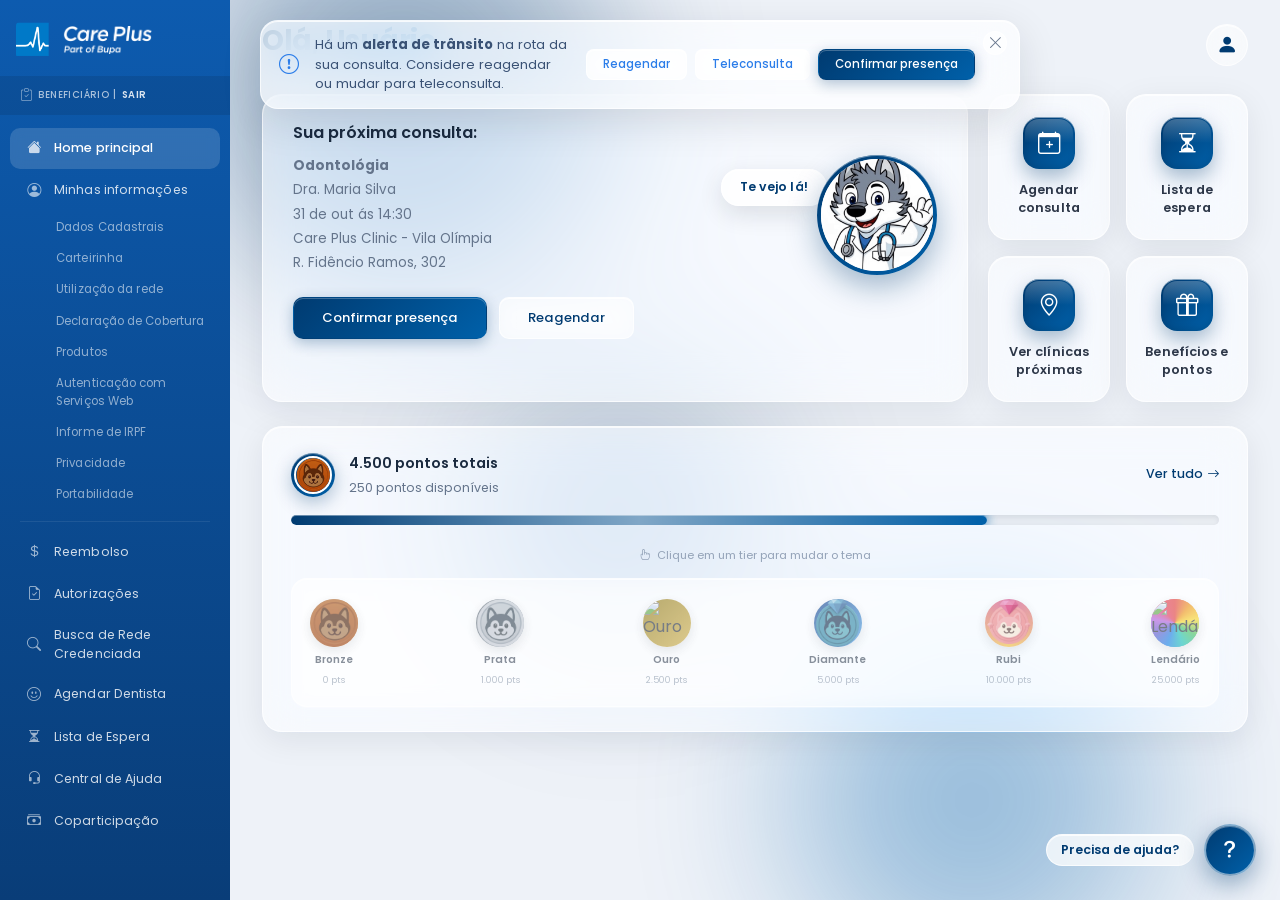
==== commit 05e7293e: "feat - create modal help chat" ====
--- a/index.html
+++ b/index.html
@@ -172,6 +172,36 @@
     <div class="fab-icon"><i class="bi bi-question-lg"></i></div>
 </div>
 
+<!-- MODAL -->
+<div class="modal fade help-modal" id="helpModal" tabindex="-1">
+  <div class="modal-dialog modal-dialog-end modal-sm">
+    <div class="modal-content help-inner">
+
+      <!-- HEADER -->
+      <div class="modal-header help-header">
+        <h6 class="modal-title">
+          <i class="bi bi-headset"></i> Central de Ajuda
+        </h6>
+        <button type="button" class="btn-close" data-bs-dismiss="modal"></button>
+      </div>
+
+      <!-- BODY -->
+      <div class="modal-body help-body">
+        <div class="help-message bot">
+          Olá! Como posso te ajudar?
+        </div>
+      </div>
+
+      <!-- FOOTER -->
+      <div class="modal-footer help-footer">
+        <input type="text" class="form-control" placeholder="Digite..." />
+        <button class="btn btn-primary">Enviar</button>
+      </div>
+
+    </div>
+  </div>
+</div>
+
 <script src="https://cdn.jsdelivr.net/npm/bootstrap@5.3.3/dist/js/bootstrap.bundle.min.js"></script>
 <script src="js/shared.js"></script>
 <script src="js/script.js"></script>
--- a/css/styles.css
+++ b/css/styles.css
@@ -467,3 +467,81 @@
     .mascote { display: none; }
     .acoes { grid-template-columns: 1fr 1fr; }
 }
+
+
+/* posicionamento tipo chat */
+.help-modal .modal-dialog {
+    position: fixed;
+    bottom: 80px;
+    right: 20px;
+    margin: 0;
+    max-width: 360px;
+    width: calc(100% - 20px);
+}
+
+/* visual glass */
+.help-inner {
+    border-radius: 18px;
+    background: rgba(255, 255, 255, 0.9);
+    border: 1px solid rgba(255,255,255,.9);
+
+    box-shadow: 0 12px 40px rgba(15,23,42,.12),
+                inset 0 1px 0 rgba(255,255,255,.8);
+
+    backdrop-filter: blur(20px) saturate(180%);
+    
+}
+
+/* HEADER */
+.help-header {
+    border-bottom: 1px solid rgba(255,255,255,.4);
+}
+
+.help-header h6 {
+    font-size: .85rem;
+    color: #2b7de9;
+    display: flex;
+    align-items: center;
+    gap: 8px;
+}
+
+/* BODY */
+.help-body {
+    height: 260px;
+    overflow-y: auto;
+    font-size: .8rem;
+}
+
+.help-message {
+    padding: 8px 12px;
+    border-radius: 10px;
+    margin-bottom: 8px;
+    max-width: 80%;
+}
+
+.help-message.bot {
+    background: rgba(255,255,255,.8);
+}
+
+/* FOOTER */
+.help-footer {
+    display: flex;
+    gap: 8px;
+}
+
+.help-footer input {
+    font-size: .75rem;
+}
+
+.help-footer .btn {
+    font-size: .75rem;
+}
+
+/* RESPONSIVO */
+@media (max-width: 480px) {
+    .help-modal .modal-dialog {
+        right: 10px;
+        bottom: 70px;
+        width: calc(100% - 20px);
+    }
+}
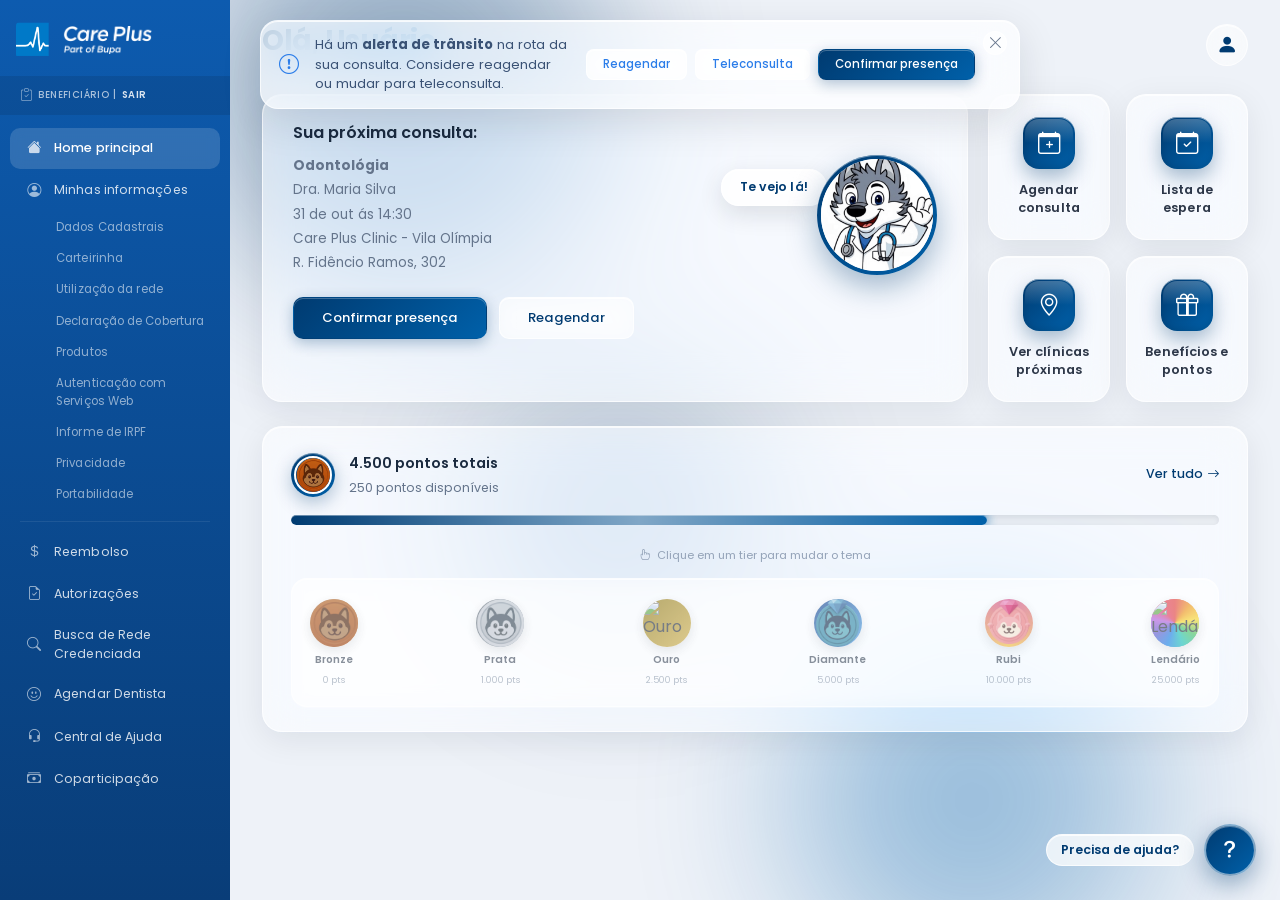
==== commit 9c450f32: "feature: implementa mapa de clínicas e página de busca" ====
--- a/index.html
+++ b/index.html
@@ -12,7 +12,7 @@
 </head>
 <body>
 
-<div class="bg-orbs"> <!-- Ajuste realizado por Anderson -->
+<div class="bg-orbs">
     <span class="orb orb-1"></span>
     <span class="orb orb-2"></span>
     <span class="orb orb-3"></span>
@@ -54,9 +54,8 @@
             <li class="sep"></li>
             <li><a href="#"><i class="bi bi-currency-dollar"></i> Reembolso</a></li>
             <li><a href="#"><i class="bi bi-file-earmark-check"></i> Autorizações</a></li>
-            <li><a href="pages/clinicas.html"><i class="bi bi-search"></i> Busca de Rede Credenciada</a></li>
+            <li><a href="#"><i class="bi bi-search"></i> Busca de Rede Credenciada</a></li>
             <li><a href="pages/agendamento.html"><i class="bi bi-emoji-smile"></i> Agendar Dentista</a></li>
-            <li><a href="pages/lista-espera.html"><i class="bi bi-hourglass-split"></i> Lista de Espera</a></li>
             <li><a href="#"><i class="bi bi-headset"></i> Central de Ajuda</a></li>
             <li><a href="#"><i class="bi bi-cash-stack"></i> Coparticipação</a></li>
         </ul>
@@ -106,7 +105,7 @@
 
             <div class="acoes">
                 <a href="pages/agendamento.html" class="acao"><i class="bi bi-calendar-plus"></i><span>Agendar consulta</span></a>
-                <a href="pages/lista-espera.html" class="acao"><i class="bi bi-hourglass-split"></i><span>Lista de espera</span></a>
+                <div class="acao"><i class="bi bi-calendar-check"></i><span>Lista de espera</span></div>
                 <a href="pages/clinicas.html" class="acao"><i class="bi bi-geo-alt"></i><span>Ver clínicas próximas</span></a>
                 <a href="pages/pontos.html" class="acao"><i class="bi bi-gift"></i><span>Benefícios e pontos</span></a>
             </div>
@@ -172,36 +171,6 @@
     <div class="fab-icon"><i class="bi bi-question-lg"></i></div>
 </div>
 
-<!-- MODAL -->
-<div class="modal fade help-modal" id="helpModal" tabindex="-1">
-  <div class="modal-dialog modal-dialog-end modal-sm">
-    <div class="modal-content help-inner">
-
-      <!-- HEADER -->
-      <div class="modal-header help-header">
-        <h6 class="modal-title">
-          <i class="bi bi-headset"></i> Central de Ajuda
-        </h6>
-        <button type="button" class="btn-close" data-bs-dismiss="modal"></button>
-      </div>
-
-      <!-- BODY -->
-      <div class="modal-body help-body">
-        <div class="help-message bot">
-          Olá! Como posso te ajudar?
-        </div>
-      </div>
-
-      <!-- FOOTER -->
-      <div class="modal-footer help-footer">
-        <input type="text" class="form-control" placeholder="Digite..." />
-        <button class="btn btn-primary">Enviar</button>
-      </div>
-
-    </div>
-  </div>
-</div>
-
 <script src="https://cdn.jsdelivr.net/npm/bootstrap@5.3.3/dist/js/bootstrap.bundle.min.js"></script>
 <script src="js/shared.js"></script>
 <script src="js/script.js"></script>
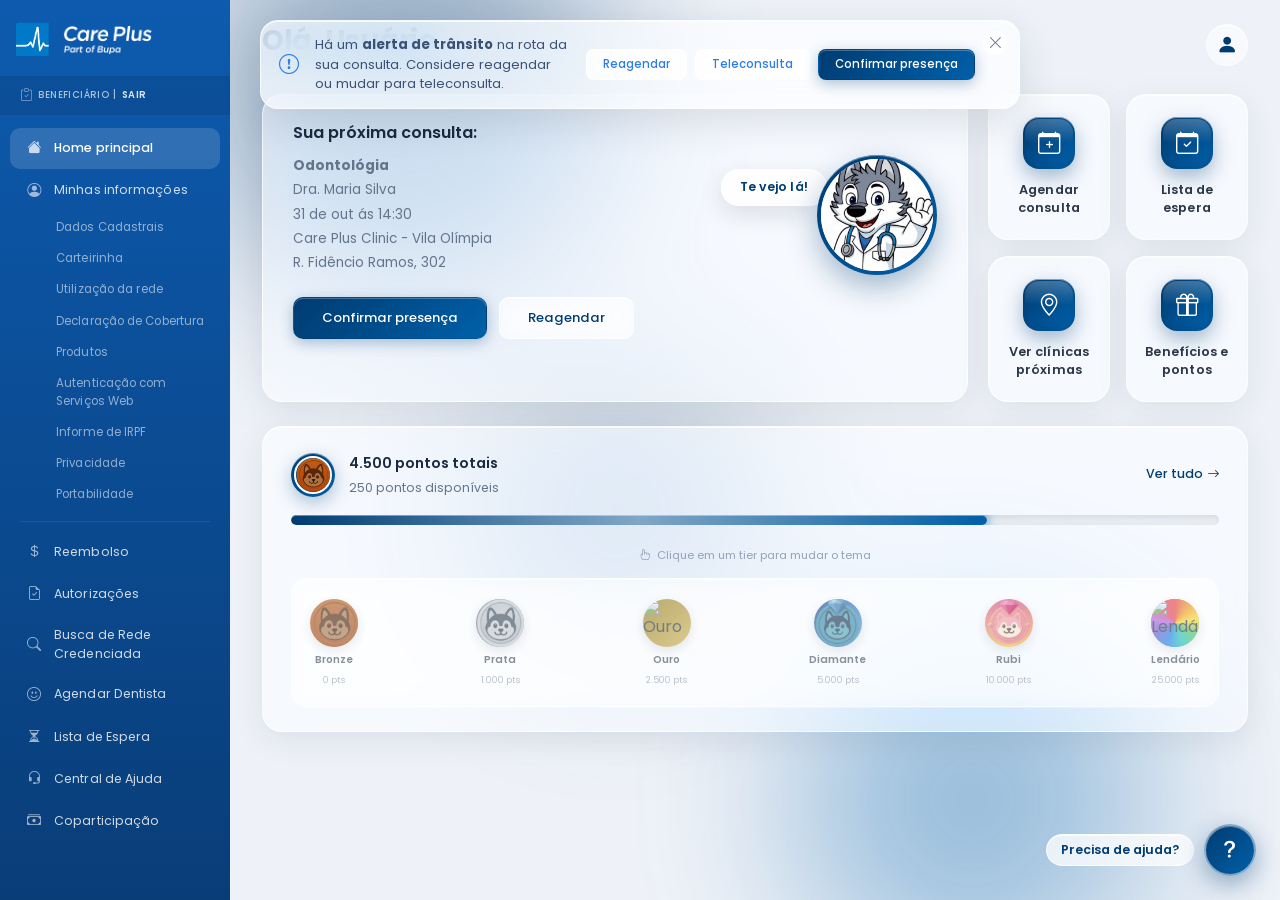
==== commit b2635872: "Merge branch 'main' into feature-mapa" ====
--- a/index.html
+++ b/index.html
@@ -12,7 +12,7 @@
 </head>
 <body>
 
-<div class="bg-orbs">
+<div class="bg-orbs"> <!-- Ajuste realizado por Anderson -->
     <span class="orb orb-1"></span>
     <span class="orb orb-2"></span>
     <span class="orb orb-3"></span>
@@ -54,8 +54,9 @@
             <li class="sep"></li>
             <li><a href="#"><i class="bi bi-currency-dollar"></i> Reembolso</a></li>
             <li><a href="#"><i class="bi bi-file-earmark-check"></i> Autorizações</a></li>
-            <li><a href="#"><i class="bi bi-search"></i> Busca de Rede Credenciada</a></li>
+            <li><a href="pages/clinicas.html"><i class="bi bi-search"></i> Busca de Rede Credenciada</a></li>
             <li><a href="pages/agendamento.html"><i class="bi bi-emoji-smile"></i> Agendar Dentista</a></li>
+            <li><a href="pages/lista-espera.html"><i class="bi bi-hourglass-split"></i> Lista de Espera</a></li>
             <li><a href="#"><i class="bi bi-headset"></i> Central de Ajuda</a></li>
             <li><a href="#"><i class="bi bi-cash-stack"></i> Coparticipação</a></li>
         </ul>
@@ -171,6 +172,36 @@
     <div class="fab-icon"><i class="bi bi-question-lg"></i></div>
 </div>
 
+<!-- MODAL -->
+<div class="modal fade help-modal" id="helpModal" tabindex="-1">
+  <div class="modal-dialog modal-dialog-end modal-sm">
+    <div class="modal-content help-inner">
+
+      <!-- HEADER -->
+      <div class="modal-header help-header">
+        <h6 class="modal-title">
+          <i class="bi bi-headset"></i> Central de Ajuda
+        </h6>
+        <button type="button" class="btn-close" data-bs-dismiss="modal"></button>
+      </div>
+
+      <!-- BODY -->
+      <div class="modal-body help-body">
+        <div class="help-message bot">
+          Olá! Como posso te ajudar?
+        </div>
+      </div>
+
+      <!-- FOOTER -->
+      <div class="modal-footer help-footer">
+        <input type="text" class="form-control" placeholder="Digite..." />
+        <button class="btn btn-primary">Enviar</button>
+      </div>
+
+    </div>
+  </div>
+</div>
+
 <script src="https://cdn.jsdelivr.net/npm/bootstrap@5.3.3/dist/js/bootstrap.bundle.min.js"></script>
 <script src="js/shared.js"></script>
 <script src="js/script.js"></script>
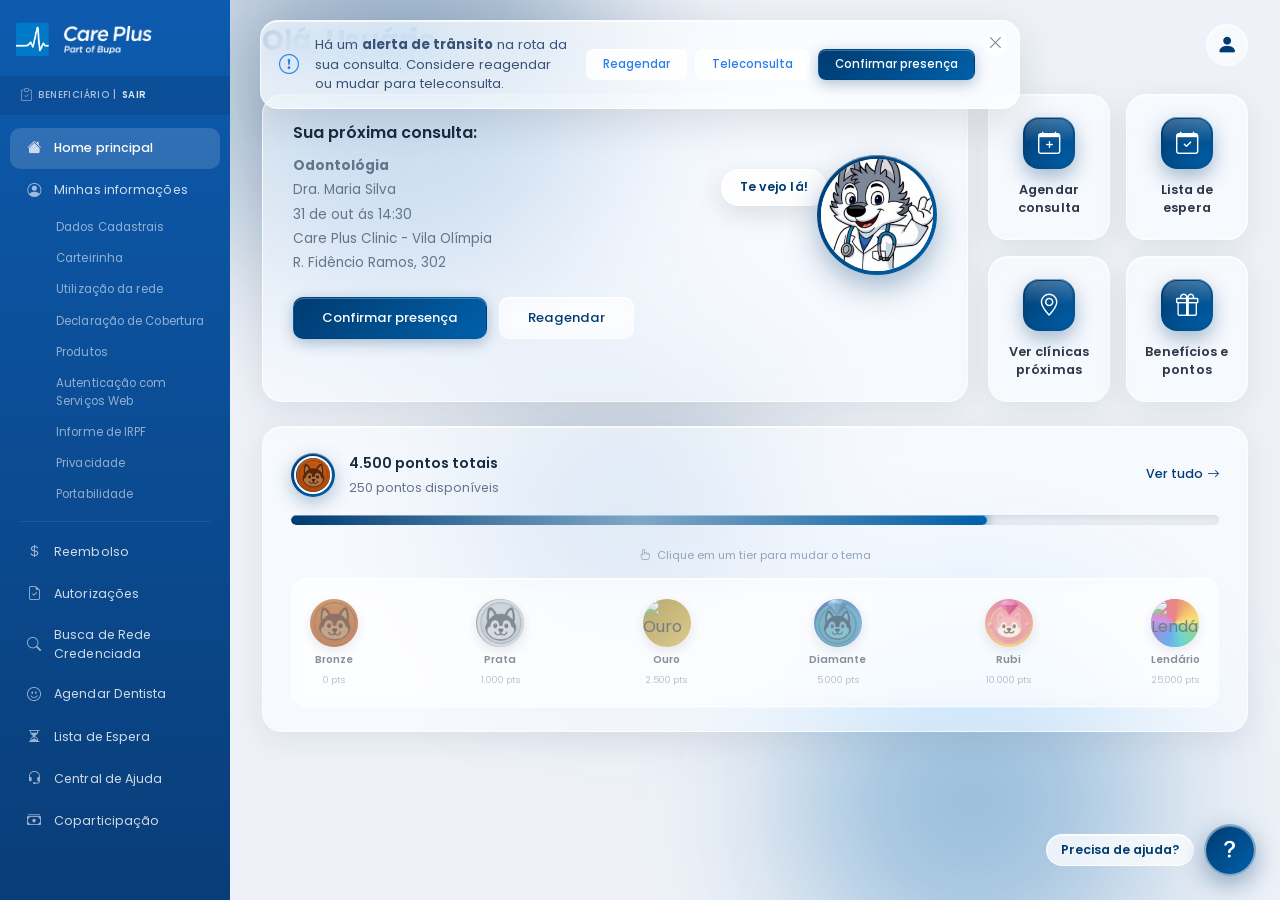
==== commit 561c18cd: "corrige indentação nas páginas de perfil e lista de espera" ====
--- a/index.html
+++ b/index.html
@@ -1,209 +1,225 @@
 <!DOCTYPE html>
 <html lang="pt-BR">
+
 <head>
     <meta charset="UTF-8">
     <meta name="viewport" content="width=device-width, initial-scale=1.0">
     <title>Care Plus - Home</title>
     <link href="https://cdn.jsdelivr.net/npm/bootstrap@5.3.3/dist/css/bootstrap.min.css" rel="stylesheet">
     <link href="https://cdn.jsdelivr.net/npm/bootstrap-icons@1.11.3/font/bootstrap-icons.min.css" rel="stylesheet">
-    <link href="https://fonts.googleapis.com/css2?family=Poppins:wght@300;400;500;600;700&display=swap" rel="stylesheet">
+    <link href="https://fonts.googleapis.com/css2?family=Poppins:wght@300;400;500;600;700&display=swap"
+        rel="stylesheet">
     <link rel="stylesheet" href="css/styles.css">
     <link rel="stylesheet" href="css/home.css">
 </head>
+
 <body>
 
-<div class="bg-orbs"> <!-- Ajuste realizado por Anderson -->
-    <span class="orb orb-1"></span>
-    <span class="orb orb-2"></span>
-    <span class="orb orb-3"></span>
-</div>
-
-<!-- notificacao do topo -->
-<div class="notif" id="notif">
-    <div class="notif-inner">
-        <div class="notif-icon"><i class="bi bi-exclamation-circle"></i></div>
-        <p class="notif-msg">Há um <strong>alerta de trânsito</strong> na rota da sua consulta. Considere reagendar ou mudar para teleconsulta.</p>
-        <div class="notif-btns">
-            <a href="pages/agendamento.html" class="notif-btn" style="text-decoration:none;">Reagendar</a>
-            <button class="notif-btn">Teleconsulta</button>
-            <button class="notif-btn primary">Confirmar presença</button>
+    <div class="bg-orbs"> <!-- Ajuste realizado por Anderson -->
+        <span class="orb orb-1"></span>
+        <span class="orb orb-2"></span>
+        <span class="orb orb-3"></span>
+    </div>
+
+    <!-- notificacao do topo -->
+    <div class="notif" id="notif">
+        <div class="notif-inner">
+            <div class="notif-icon"><i class="bi bi-exclamation-circle"></i></div>
+            <p class="notif-msg">Há um <strong>alerta de trânsito</strong> na rota da sua consulta. Considere reagendar
+                ou mudar para teleconsulta.</p>
+            <div class="notif-btns">
+                <a href="pages/agendamento.html" class="notif-btn" style="text-decoration:none;">Reagendar</a>
+                <button class="notif-btn">Teleconsulta</button>
+                <button class="notif-btn primary">Confirmar presença</button>
+            </div>
+            <button class="notif-close" onclick="document.getElementById('notif').style.display='none'"><i
+                    class="bi bi-x-lg"></i></button>
         </div>
-        <button class="notif-close" onclick="document.getElementById('notif').style.display='none'"><i class="bi bi-x-lg"></i></button>
-    </div>
-</div>
-
-<div class="layout">
-    <nav class="sidebar">
-        <div class="sb-logo">
-            <img src="assets/img/logo-icone.png" alt="" class="logo-icone">
-            <img src="assets/img/logo-texto.png" alt="Care Plus" class="logo-texto">
+    </div>
+
+    <div class="layout">
+        <nav class="sidebar">
+            <div class="sb-logo">
+                <img src="assets/img/logo-icone.png" alt="" class="logo-icone">
+                <img src="assets/img/logo-texto.png" alt="Care Plus" class="logo-texto">
+            </div>
+            <div class="sb-badge"><i class="bi bi-clipboard-check"></i> BENEFICIÁRIO | <a href="#">SAIR</a></div>
+            <ul class="sb-menu">
+                <li class="active"><a href="index.html"><i class="bi bi-house-fill"></i> Home principal</a></li>
+                <li><a href="pages/perfil.html"><i class="bi bi-person-circle"></i> Minhas informações</a></li>
+                <li class="sub"><a href="#">Dados Cadastrais</a></li>
+                <li class="sub"><a href="#">Carteirinha</a></li>
+                <li class="sub"><a href="#">Utilização da rede</a></li>
+                <li class="sub"><a href="#">Declaração de Cobertura</a></li>
+                <li class="sub"><a href="#">Produtos</a></li>
+                <li class="sub"><a href="#">Autenticação com Serviços Web</a></li>
+                <li class="sub"><a href="#">Informe de IRPF</a></li>
+                <li class="sub"><a href="#">Privacidade</a></li>
+                <li class="sub"><a href="#">Portabilidade</a></li>
+                <li class="sep"></li>
+                <li><a href="#"><i class="bi bi-currency-dollar"></i> Reembolso</a></li>
+                <li><a href="#"><i class="bi bi-file-earmark-check"></i> Autorizações</a></li>
+                <li><a href="pages/clinicas.html"><i class="bi bi-search"></i> Busca de Rede Credenciada</a></li>
+                <li><a href="pages/agendamento.html"><i class="bi bi-emoji-smile"></i> Agendar Dentista</a></li>
+                <li><a href="pages/lista-espera.html"><i class="bi bi-hourglass-split"></i> Lista de Espera</a></li>
+                <li><a href="#"><i class="bi bi-headset"></i> Central de Ajuda</a></li>
+                <li><a href="#"><i class="bi bi-cash-stack"></i> Coparticipação</a></li>
+            </ul>
+        </nav>
+
+        <main>
+            <div class="topbar">
+                <h1 class="greeting">Olá, Usuário</h1>
+                <div class="avatar-wrap" id="avatarWrap">
+                    <div class="avatar" id="avatarBtn"><i class="bi bi-person-fill"></i></div>
+                    <div class="avatar-dropdown" id="avatarDropdown">
+                        <div class="avatar-dropdown-header">
+                            <strong>Usuário</strong>
+                            <small>usuario@email.com</small>
+                        </div>
+                        <div class="avatar-dropdown-sep"></div>
+                        <a href="pages/perfil.html" class="avatar-dropdown-item"><i class="bi bi-person-circle"></i> Meu
+                            Perfil</a>
+                        <a href="#" class="avatar-dropdown-item"><i class="bi bi-gear"></i> Configurações</a>
+                        <a href="#" class="avatar-dropdown-item"><i class="bi bi-bell"></i> Notificações</a>
+                        <div class="avatar-dropdown-sep"></div>
+                        <a href="#" class="avatar-dropdown-item avatar-dropdown-logout"><i
+                                class="bi bi-box-arrow-right"></i> Sair</a>
+                    </div>
+                </div>
+            </div>
+
+            <div class="grid">
+                <div class="card-consulta">
+                    <div class="consulta-topo">
+                        <div>
+                            <h3>Sua próxima consulta:</h3>
+                            <p><strong>Odontológia</strong></p>
+                            <p>Dra. Maria Silva</p>
+                            <p>31 de out ás 14:30</p>
+                            <p>Care Plus Clinic - Vila Olímpia</p>
+                            <p>R. Fidêncio Ramos, 302</p>
+                        </div>
+                        <div class="mascote">
+                            <div class="balao">Te vejo lá!</div>
+                            <div class="mascote-img"><img src="assets/img/mascote.gif" alt="Mascote"></div>
+                        </div>
+                    </div>
+                    <div class="consulta-btns">
+                        <button class="btn-azul" id="btnConfirm">Confirmar presença</button>
+                        <a href="pages/agendamento.html" class="btn-outline"
+                            style="text-decoration:none; text-align:center;">Reagendar</a>
+                    </div>
+                </div>
+
+                <div class="acoes">
+                    <a href="pages/agendamento.html" class="acao"><i class="bi bi-calendar-plus"></i><span>Agendar
+                            consulta</span></a>
+                    <a href="pages/lista-espera.html" class="acao"><i class="bi bi-calendar-check"></i><span>Lista de
+                            espera</span></a>
+                    <a href="pages/clinicas.html" class="acao"><i class="bi bi-geo-alt"></i><span>Ver clínicas
+                            próximas</span></a>
+                    <a href="pages/pontos.html" class="acao"><i class="bi bi-gift"></i><span>Benefícios e
+                            pontos</span></a>
+                </div>
+            </div>
+
+            <div class="card-pontos">
+                <div class="pontos-topo">
+                    <div class="pontos-info">
+                        <div class="pontos-mascote"><img id="tierAtualImg" src="assets/img/tiers/tier1.png"
+                                alt="Tier atual"></div>
+                        <div><b>4.500 pontos totais</b><br><small>250 pontos disponíveis</small></div>
+                    </div>
+                    <a href="pages/pontos.html" class="ver-tudo">Ver tudo <i class="bi bi-arrow-right"></i></a>
+                </div>
+                <div class="barra">
+                    <div class="barra-fill" style="width:75%"></div>
+                </div>
+                <p class="tiers-hint"><i class="bi bi-hand-index"></i> Clique em um tier para mudar o tema</p>
+                <div class="tiers">
+                    <div class="tier ativo" data-tier="1" data-cor="#b05a1a" data-cor2="#e08a40" data-bg="#faf6f2">
+                        <div class="tier-img"><img src="assets/img/tiers/tier1.png" alt="Bronze"></div>
+                        <b>Bronze</b><small>0 pts</small>
+                    </div>
+                    <div class="tier ativo" data-tier="2" data-cor="#556270" data-cor2="#8395a7" data-bg="#f2f3f5">
+                        <div class="tier-img"><img src="assets/img/tiers/tier2.png" alt="Prata"></div>
+                        <b>Prata</b><small>1.000 pts</small>
+                    </div>
+                    <div class="tier ativo" data-tier="3" data-cor="#9a7d0a" data-cor2="#d4af37" data-bg="#faf8f0">
+                        <div class="tier-img"><img src="assets/img/tiers/tier3.png" alt="Ouro"></div>
+                        <b>Ouro</b><small>2.500 pts</small>
+                    </div>
+                    <div class="tier ativo" data-tier="4" data-cor="#0d47a1" data-cor2="#42a5f5" data-bg="#f0f5fb">
+                        <div class="tier-img"><img src="assets/img/tiers/tier4.png" alt="Diamante"></div>
+                        <b>Diamante</b><small>5.000 pts</small>
+                    </div>
+                    <div class="tier ativo" data-tier="5" data-cor="#9b1050" data-cor2="#e84393" data-bg="#fdf2f6">
+                        <div class="tier-img"><img src="assets/img/tiers/tier5.png" alt="Rubi"></div>
+                        <b>Rubi</b><small>10.000 pts</small>
+                    </div>
+                    <div class="tier ativo" data-tier="6" data-cor="#5b21b6" data-cor2="#a78bfa" data-bg="#f6f2fd">
+                        <div class="tier-img"><img src="assets/img/tiers/tier6.png" alt="Lendário"></div>
+                        <b>Lendário</b><small>25.000 pts</small>
+                    </div>
+                </div>
+            </div>
+        </main>
+    </div>
+
+    <!-- modal de presenca confirmada -->
+    <div class="modal-glass confirm-modal" id="confirmModal" aria-hidden="true">
+        <div class="modal-glass-backdrop"></div>
+        <div class="modal-glass-card" role="dialog" aria-live="polite">
+            <div class="modal-glass-spinner confirm-spinner">
+                <svg viewBox="0 0 52 52" class="modal-glass-check-svg">
+                    <circle class="modal-glass-check-circle" cx="26" cy="26" r="23" fill="none" />
+                    <path class="modal-glass-check-path" fill="none" d="M14 27 L23 36 L39 18" />
+                </svg>
+            </div>
+            <h4 class="modal-glass-title confirm-title">Presença confirmada</h4>
+            <p class="modal-glass-sub">Te vejo lá!</p>
         </div>
-        <div class="sb-badge"><i class="bi bi-clipboard-check"></i> BENEFICIÁRIO | <a href="#">SAIR</a></div>
-        <ul class="sb-menu">
-            <li class="active"><a href="index.html"><i class="bi bi-house-fill"></i> Home principal</a></li>
-            <li><a href="pages/perfil.html"><i class="bi bi-person-circle"></i> Minhas informações</a></li>
-            <li class="sub"><a href="#">Dados Cadastrais</a></li>
-            <li class="sub"><a href="#">Carteirinha</a></li>
-            <li class="sub"><a href="#">Utilização da rede</a></li>
-            <li class="sub"><a href="#">Declaração de Cobertura</a></li>
-            <li class="sub"><a href="#">Produtos</a></li>
-            <li class="sub"><a href="#">Autenticação com Serviços Web</a></li>
-            <li class="sub"><a href="#">Informe de IRPF</a></li>
-            <li class="sub"><a href="#">Privacidade</a></li>
-            <li class="sub"><a href="#">Portabilidade</a></li>
-            <li class="sep"></li>
-            <li><a href="#"><i class="bi bi-currency-dollar"></i> Reembolso</a></li>
-            <li><a href="#"><i class="bi bi-file-earmark-check"></i> Autorizações</a></li>
-            <li><a href="pages/clinicas.html"><i class="bi bi-search"></i> Busca de Rede Credenciada</a></li>
-            <li><a href="pages/agendamento.html"><i class="bi bi-emoji-smile"></i> Agendar Dentista</a></li>
-            <li><a href="pages/lista-espera.html"><i class="bi bi-hourglass-split"></i> Lista de Espera</a></li>
-            <li><a href="#"><i class="bi bi-headset"></i> Central de Ajuda</a></li>
-            <li><a href="#"><i class="bi bi-cash-stack"></i> Coparticipação</a></li>
-        </ul>
-    </nav>
-
-    <main>
-        <div class="topbar">
-            <h1 class="greeting">Olá, Usuário</h1>
-            <div class="avatar-wrap" id="avatarWrap">
-                <div class="avatar" id="avatarBtn"><i class="bi bi-person-fill"></i></div>
-                <div class="avatar-dropdown" id="avatarDropdown">
-                    <div class="avatar-dropdown-header">
-                        <strong>Usuário</strong>
-                        <small>usuario@email.com</small>
-                    </div>
-                    <div class="avatar-dropdown-sep"></div>
-                    <a href="pages/perfil.html" class="avatar-dropdown-item"><i class="bi bi-person-circle"></i> Meu Perfil</a>
-                    <a href="#" class="avatar-dropdown-item"><i class="bi bi-gear"></i> Configurações</a>
-                    <a href="#" class="avatar-dropdown-item"><i class="bi bi-bell"></i> Notificações</a>
-                    <div class="avatar-dropdown-sep"></div>
-                    <a href="#" class="avatar-dropdown-item avatar-dropdown-logout"><i class="bi bi-box-arrow-right"></i> Sair</a>
-                </div>
+    </div>
+
+    <div class="fab" id="helpFab">
+        <span>Precisa de ajuda?</span>
+        <div class="fab-icon"><i class="bi bi-question-lg"></i></div>
+    </div>
+
+    <!-- MODAL -->
+    <div class="modal fade help-modal" id="helpModal" tabindex="-1">
+        <div class="modal-dialog modal-dialog-end modal-sm">
+            <div class="modal-content help-inner">
+
+                <!-- HEADER -->
+                <div class="modal-header help-header">
+                    <h6 class="modal-title">
+                        <i class="bi bi-headset"></i> Central de Ajuda
+                    </h6>
+                    <button type="button" class="btn-close" data-bs-dismiss="modal"></button>
+                </div>
+
+                <!-- BODY -->
+                <div class="modal-body help-body">
+                    <div class="help-message bot">
+                        Olá! Como posso te ajudar?
+                    </div>
+                </div>
+
+                <!-- FOOTER -->
+                <div class="modal-footer help-footer">
+                    <input type="text" class="form-control" placeholder="Digite..." />
+                    <button class="btn btn-primary">Enviar</button>
+                </div>
+
             </div>
         </div>
-
-        <div class="grid">
-            <div class="card-consulta">
-                <div class="consulta-topo">
-                    <div>
-                        <h3>Sua próxima consulta:</h3>
-                        <p><strong>Odontológia</strong></p>
-                        <p>Dra. Maria Silva</p>
-                        <p>31 de out ás 14:30</p>
-                        <p>Care Plus Clinic - Vila Olímpia</p>
-                        <p>R. Fidêncio Ramos, 302</p>
-                    </div>
-                    <div class="mascote">
-                        <div class="balao">Te vejo lá!</div>
-                        <div class="mascote-img"><img src="assets/img/mascote.gif" alt="Mascote"></div>
-                    </div>
-                </div>
-                <div class="consulta-btns">
-                    <button class="btn-azul" id="btnConfirm">Confirmar presença</button>
-                    <a href="pages/agendamento.html" class="btn-outline" style="text-decoration:none; text-align:center;">Reagendar</a>
-                </div>
-            </div>
-
-            <div class="acoes">
-                <a href="pages/agendamento.html" class="acao"><i class="bi bi-calendar-plus"></i><span>Agendar consulta</span></a>
-                <div class="acao"><i class="bi bi-calendar-check"></i><span>Lista de espera</span></div>
-                <a href="pages/clinicas.html" class="acao"><i class="bi bi-geo-alt"></i><span>Ver clínicas próximas</span></a>
-                <a href="pages/pontos.html" class="acao"><i class="bi bi-gift"></i><span>Benefícios e pontos</span></a>
-            </div>
-        </div>
-
-        <div class="card-pontos">
-            <div class="pontos-topo">
-                <div class="pontos-info">
-                    <div class="pontos-mascote"><img id="tierAtualImg" src="assets/img/tiers/tier1.png" alt="Tier atual"></div>
-                    <div><b>4.500 pontos totais</b><br><small>250 pontos disponíveis</small></div>
-                </div>
-                <a href="pages/pontos.html" class="ver-tudo">Ver tudo <i class="bi bi-arrow-right"></i></a>
-            </div>
-            <div class="barra"><div class="barra-fill" style="width:75%"></div></div>
-            <p class="tiers-hint"><i class="bi bi-hand-index"></i> Clique em um tier para mudar o tema</p>
-            <div class="tiers">
-                <div class="tier ativo" data-tier="1" data-cor="#b05a1a" data-cor2="#e08a40" data-bg="#faf6f2">
-                    <div class="tier-img"><img src="assets/img/tiers/tier1.png" alt="Bronze"></div>
-                    <b>Bronze</b><small>0 pts</small>
-                </div>
-                <div class="tier ativo" data-tier="2" data-cor="#556270" data-cor2="#8395a7" data-bg="#f2f3f5">
-                    <div class="tier-img"><img src="assets/img/tiers/tier2.png" alt="Prata"></div>
-                    <b>Prata</b><small>1.000 pts</small>
-                </div>
-                <div class="tier ativo" data-tier="3" data-cor="#9a7d0a" data-cor2="#d4af37" data-bg="#faf8f0">
-                    <div class="tier-img"><img src="assets/img/tiers/tier3.png" alt="Ouro"></div>
-                    <b>Ouro</b><small>2.500 pts</small>
-                </div>
-                <div class="tier ativo" data-tier="4" data-cor="#0d47a1" data-cor2="#42a5f5" data-bg="#f0f5fb">
-                    <div class="tier-img"><img src="assets/img/tiers/tier4.png" alt="Diamante"></div>
-                    <b>Diamante</b><small>5.000 pts</small>
-                </div>
-                <div class="tier ativo" data-tier="5" data-cor="#9b1050" data-cor2="#e84393" data-bg="#fdf2f6">
-                    <div class="tier-img"><img src="assets/img/tiers/tier5.png" alt="Rubi"></div>
-                    <b>Rubi</b><small>10.000 pts</small>
-                </div>
-                <div class="tier ativo" data-tier="6" data-cor="#5b21b6" data-cor2="#a78bfa" data-bg="#f6f2fd">
-                    <div class="tier-img"><img src="assets/img/tiers/tier6.png" alt="Lendário"></div>
-                    <b>Lendário</b><small>25.000 pts</small>
-                </div>
-            </div>
-        </div>
-    </main>
-</div>
-
-<!-- modal de presenca confirmada -->
-<div class="modal-glass confirm-modal" id="confirmModal" aria-hidden="true">
-    <div class="modal-glass-backdrop"></div>
-    <div class="modal-glass-card" role="dialog" aria-live="polite">
-        <div class="modal-glass-spinner confirm-spinner">
-            <svg viewBox="0 0 52 52" class="modal-glass-check-svg">
-                <circle class="modal-glass-check-circle" cx="26" cy="26" r="23" fill="none"/>
-                <path class="modal-glass-check-path" fill="none" d="M14 27 L23 36 L39 18"/>
-            </svg>
-        </div>
-        <h4 class="modal-glass-title confirm-title">Presença confirmada</h4>
-        <p class="modal-glass-sub">Te vejo lá!</p>
-    </div>
-</div>
-
-<div class="fab" id="helpFab">
-    <span>Precisa de ajuda?</span>
-    <div class="fab-icon"><i class="bi bi-question-lg"></i></div>
-</div>
-
-<!-- MODAL -->
-<div class="modal fade help-modal" id="helpModal" tabindex="-1">
-  <div class="modal-dialog modal-dialog-end modal-sm">
-    <div class="modal-content help-inner">
-
-      <!-- HEADER -->
-      <div class="modal-header help-header">
-        <h6 class="modal-title">
-          <i class="bi bi-headset"></i> Central de Ajuda
-        </h6>
-        <button type="button" class="btn-close" data-bs-dismiss="modal"></button>
-      </div>
-
-      <!-- BODY -->
-      <div class="modal-body help-body">
-        <div class="help-message bot">
-          Olá! Como posso te ajudar?
-        </div>
-      </div>
-
-      <!-- FOOTER -->
-      <div class="modal-footer help-footer">
-        <input type="text" class="form-control" placeholder="Digite..." />
-        <button class="btn btn-primary">Enviar</button>
-      </div>
-
-    </div>
-  </div>
-</div>
-
-<script src="https://cdn.jsdelivr.net/npm/bootstrap@5.3.3/dist/js/bootstrap.bundle.min.js"></script>
-<script src="js/shared.js"></script>
-<script src="js/script.js"></script>
+    </div>
+
+    <script src="https://cdn.jsdelivr.net/npm/bootstrap@5.3.3/dist/js/bootstrap.bundle.min.js"></script>
+    <script src="js/shared.js"></script>
+    <script src="js/script.js"></script>
 </body>
-</html>
+
+</html>
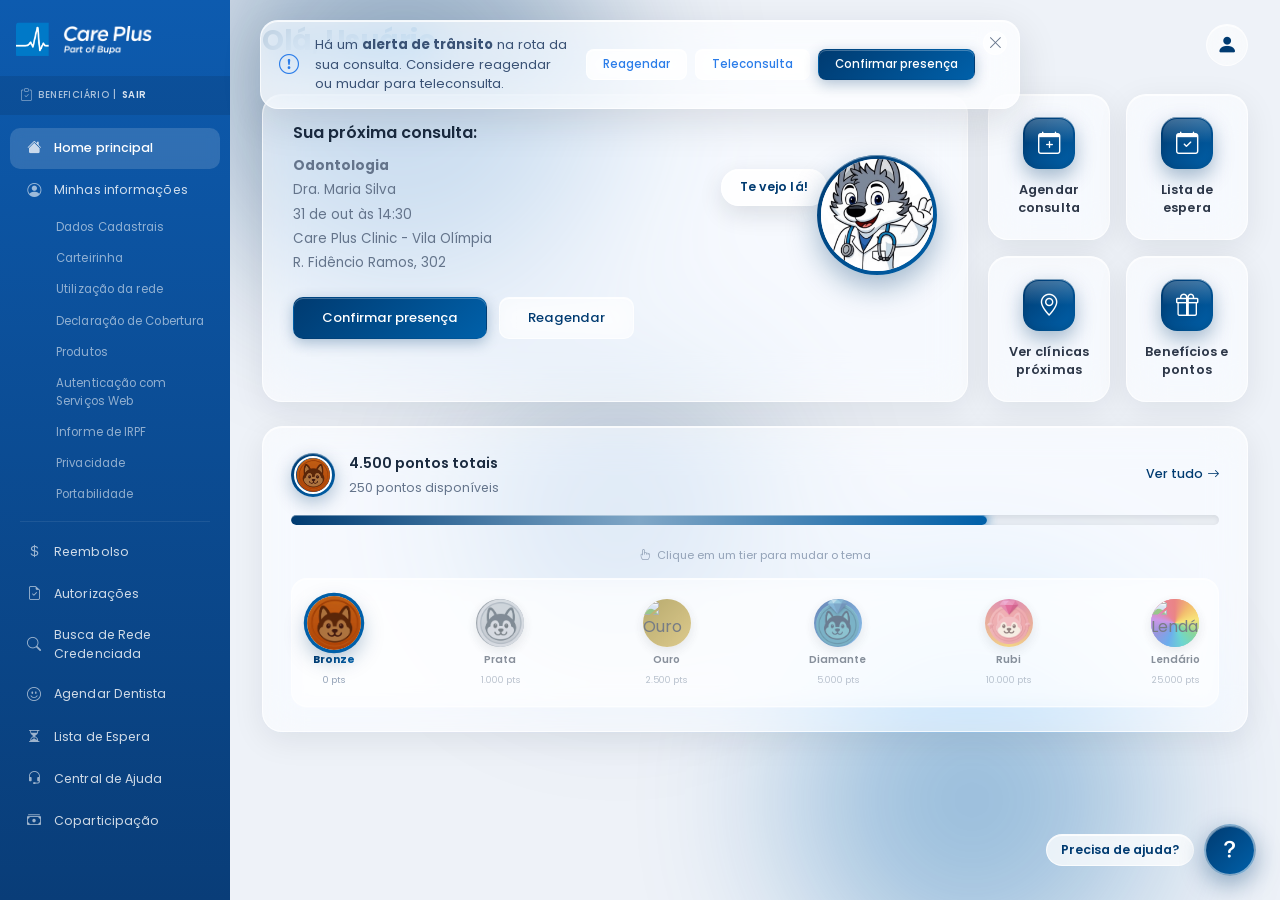
==== commit c4ae2022: "Refatoração de estilos CSS e estrutura HTML; melhoria da acessibilidade e responsividade - Estilos C" ====
--- a/index.html
+++ b/index.html
@@ -15,7 +15,7 @@
 
 <body>
 
-    <div class="bg-orbs"> <!-- Ajuste realizado por Anderson -->
+    <div class="bg-orbs">
         <span class="orb orb-1"></span>
         <span class="orb orb-2"></span>
         <span class="orb orb-3"></span>
@@ -28,12 +28,11 @@
             <p class="notif-msg">Há um <strong>alerta de trânsito</strong> na rota da sua consulta. Considere reagendar
                 ou mudar para teleconsulta.</p>
             <div class="notif-btns">
-                <a href="pages/agendamento.html" class="notif-btn" style="text-decoration:none;">Reagendar</a>
+                <a href="pages/agendamento.html" class="notif-btn">Reagendar</a>
                 <button class="notif-btn">Teleconsulta</button>
                 <button class="notif-btn primary">Confirmar presença</button>
             </div>
-            <button class="notif-close" onclick="document.getElementById('notif').style.display='none'"><i
-                    class="bi bi-x-lg"></i></button>
+            <button class="notif-close" id="notifClose"><i class="bi bi-x-lg"></i></button>
         </div>
     </div>
 
@@ -94,9 +93,9 @@
                     <div class="consulta-topo">
                         <div>
                             <h3>Sua próxima consulta:</h3>
-                            <p><strong>Odontológia</strong></p>
+                            <p><strong>Odontologia</strong></p>
                             <p>Dra. Maria Silva</p>
-                            <p>31 de out ás 14:30</p>
+                            <p>31 de out às 14:30</p>
                             <p>Care Plus Clinic - Vila Olímpia</p>
                             <p>R. Fidêncio Ramos, 302</p>
                         </div>
@@ -107,8 +106,7 @@
                     </div>
                     <div class="consulta-btns">
                         <button class="btn-azul" id="btnConfirm">Confirmar presença</button>
-                        <a href="pages/agendamento.html" class="btn-outline"
-                            style="text-decoration:none; text-align:center;">Reagendar</a>
+                        <a href="pages/agendamento.html" class="btn-outline">Reagendar</a>
                     </div>
                 </div>
 
@@ -138,27 +136,27 @@
                 </div>
                 <p class="tiers-hint"><i class="bi bi-hand-index"></i> Clique em um tier para mudar o tema</p>
                 <div class="tiers">
-                    <div class="tier ativo" data-tier="1" data-cor="#b05a1a" data-cor2="#e08a40" data-bg="#faf6f2">
+                    <div class="tier atual" data-tier="1" data-cor="#b05a1a" data-cor2="#e08a40" data-bg="#faf6f2">
                         <div class="tier-img"><img src="assets/img/tiers/tier1.png" alt="Bronze"></div>
                         <b>Bronze</b><small>0 pts</small>
                     </div>
-                    <div class="tier ativo" data-tier="2" data-cor="#556270" data-cor2="#8395a7" data-bg="#f2f3f5">
+                    <div class="tier" data-tier="2" data-cor="#556270" data-cor2="#8395a7" data-bg="#f2f3f5">
                         <div class="tier-img"><img src="assets/img/tiers/tier2.png" alt="Prata"></div>
                         <b>Prata</b><small>1.000 pts</small>
                     </div>
-                    <div class="tier ativo" data-tier="3" data-cor="#9a7d0a" data-cor2="#d4af37" data-bg="#faf8f0">
+                    <div class="tier" data-tier="3" data-cor="#9a7d0a" data-cor2="#d4af37" data-bg="#faf8f0">
                         <div class="tier-img"><img src="assets/img/tiers/tier3.png" alt="Ouro"></div>
                         <b>Ouro</b><small>2.500 pts</small>
                     </div>
-                    <div class="tier ativo" data-tier="4" data-cor="#0d47a1" data-cor2="#42a5f5" data-bg="#f0f5fb">
+                    <div class="tier" data-tier="4" data-cor="#0d47a1" data-cor2="#42a5f5" data-bg="#f0f5fb">
                         <div class="tier-img"><img src="assets/img/tiers/tier4.png" alt="Diamante"></div>
                         <b>Diamante</b><small>5.000 pts</small>
                     </div>
-                    <div class="tier ativo" data-tier="5" data-cor="#9b1050" data-cor2="#e84393" data-bg="#fdf2f6">
+                    <div class="tier" data-tier="5" data-cor="#9b1050" data-cor2="#e84393" data-bg="#fdf2f6">
                         <div class="tier-img"><img src="assets/img/tiers/tier5.png" alt="Rubi"></div>
                         <b>Rubi</b><small>10.000 pts</small>
                     </div>
-                    <div class="tier ativo" data-tier="6" data-cor="#5b21b6" data-cor2="#a78bfa" data-bg="#f6f2fd">
+                    <div class="tier" data-tier="6" data-cor="#5b21b6" data-cor2="#a78bfa" data-bg="#f6f2fd">
                         <div class="tier-img"><img src="assets/img/tiers/tier6.png" alt="Lendário"></div>
                         <b>Lendário</b><small>25.000 pts</small>
                     </div>
@@ -187,32 +185,25 @@
         <div class="fab-icon"><i class="bi bi-question-lg"></i></div>
     </div>
 
-    <!-- MODAL -->
+    <!-- modal central de ajuda -->
     <div class="modal fade help-modal" id="helpModal" tabindex="-1">
         <div class="modal-dialog modal-dialog-end modal-sm">
             <div class="modal-content help-inner">
-
-                <!-- HEADER -->
                 <div class="modal-header help-header">
                     <h6 class="modal-title">
                         <i class="bi bi-headset"></i> Central de Ajuda
                     </h6>
                     <button type="button" class="btn-close" data-bs-dismiss="modal"></button>
                 </div>
-
-                <!-- BODY -->
                 <div class="modal-body help-body">
                     <div class="help-message bot">
                         Olá! Como posso te ajudar?
                     </div>
                 </div>
-
-                <!-- FOOTER -->
                 <div class="modal-footer help-footer">
                     <input type="text" class="form-control" placeholder="Digite..." />
                     <button class="btn btn-primary">Enviar</button>
                 </div>
-
             </div>
         </div>
     </div>
--- a/css/styles.css
+++ b/css/styles.css
@@ -7,6 +7,14 @@
     --rainbow-full: linear-gradient(90deg, #ff3b3b, #ff9500, #ffd60a, #34c759, #00c7be, #0a84ff, #5e5ce6, #bf5af2, #ff375f, #ff3b3b);
     --rainbow-conic: conic-gradient(from 0deg, #ff3b3b, #ff9500, #ffd60a, #34c759, #00c7be, #0a84ff, #5e5ce6, #bf5af2, #ff375f, #ff3b3b);
 }
+
+/* cores do tema por tier (aplicadas via body[data-tier]) */
+body[data-tier="1"] { --cor: #b05a1a; --cor2: #e08a40; }
+body[data-tier="2"] { --cor: #556270; --cor2: #8395a7; }
+body[data-tier="3"] { --cor: #9a7d0a; --cor2: #d4af37; }
+body[data-tier="4"] { --cor: #0d47a1; --cor2: #42a5f5; }
+body[data-tier="5"] { --cor: #9b1050; --cor2: #e84393; }
+body[data-tier="6"] { --cor: #5b21b6; --cor2: #a78bfa; }
 @keyframes spin360 { to { transform: rotate(360deg); } }
 @keyframes pulse { 0%,100% { opacity: .3; transform: scale(1); } 50% { opacity: .7; transform: scale(1.1); } }
 @keyframes float { 50% { transform: translateY(-6px); } }
@@ -43,6 +51,7 @@
     font-family: inherit; white-space: nowrap;
     box-shadow: inset 0 1px 0 rgba(255,255,255,.8);
     backdrop-filter: blur(10px);
+    text-decoration: none; text-align: center;
 }
 .notif-btn:hover { background: rgba(255,255,255,.95); transform: translateY(-1px); }
 .notif-btn.primary, .notif-btn.primary:hover {
@@ -199,7 +208,11 @@
 }
 .btn-azul { background: var(--cor); color: #fff; border: none; }
 .btn-azul:hover { opacity: .88; }
-.btn-outline { background: transparent; color: var(--cor); border: 1.5px solid #c7d5e6; }
+.btn-outline {
+    background: transparent; color: var(--cor); border: 1.5px solid #c7d5e6;
+    text-decoration: none; text-align: center;
+    display: inline-flex; align-items: center; justify-content: center;
+}
 .btn-outline:hover { background: #f0f5fb; border-color: var(--cor); }
 
 /* botoes de acoes rapidas */
@@ -544,4 +557,14 @@
         bottom: 70px;
         width: calc(100% - 20px);
     }
-}+}
+
+/* estado "presenca confirmada" - usado no botao do cartao e da notificacao */
+.btn-confirmado {
+    background: linear-gradient(135deg, #16a34a, #22c55e) !important;
+    border-color: transparent !important;
+    color: #fff !important;
+    box-shadow: 0 4px 14px rgba(22, 163, 74, .35),
+                inset 0 1px 0 rgba(255, 255, 255, .25) !important;
+    cursor: default;
+}
